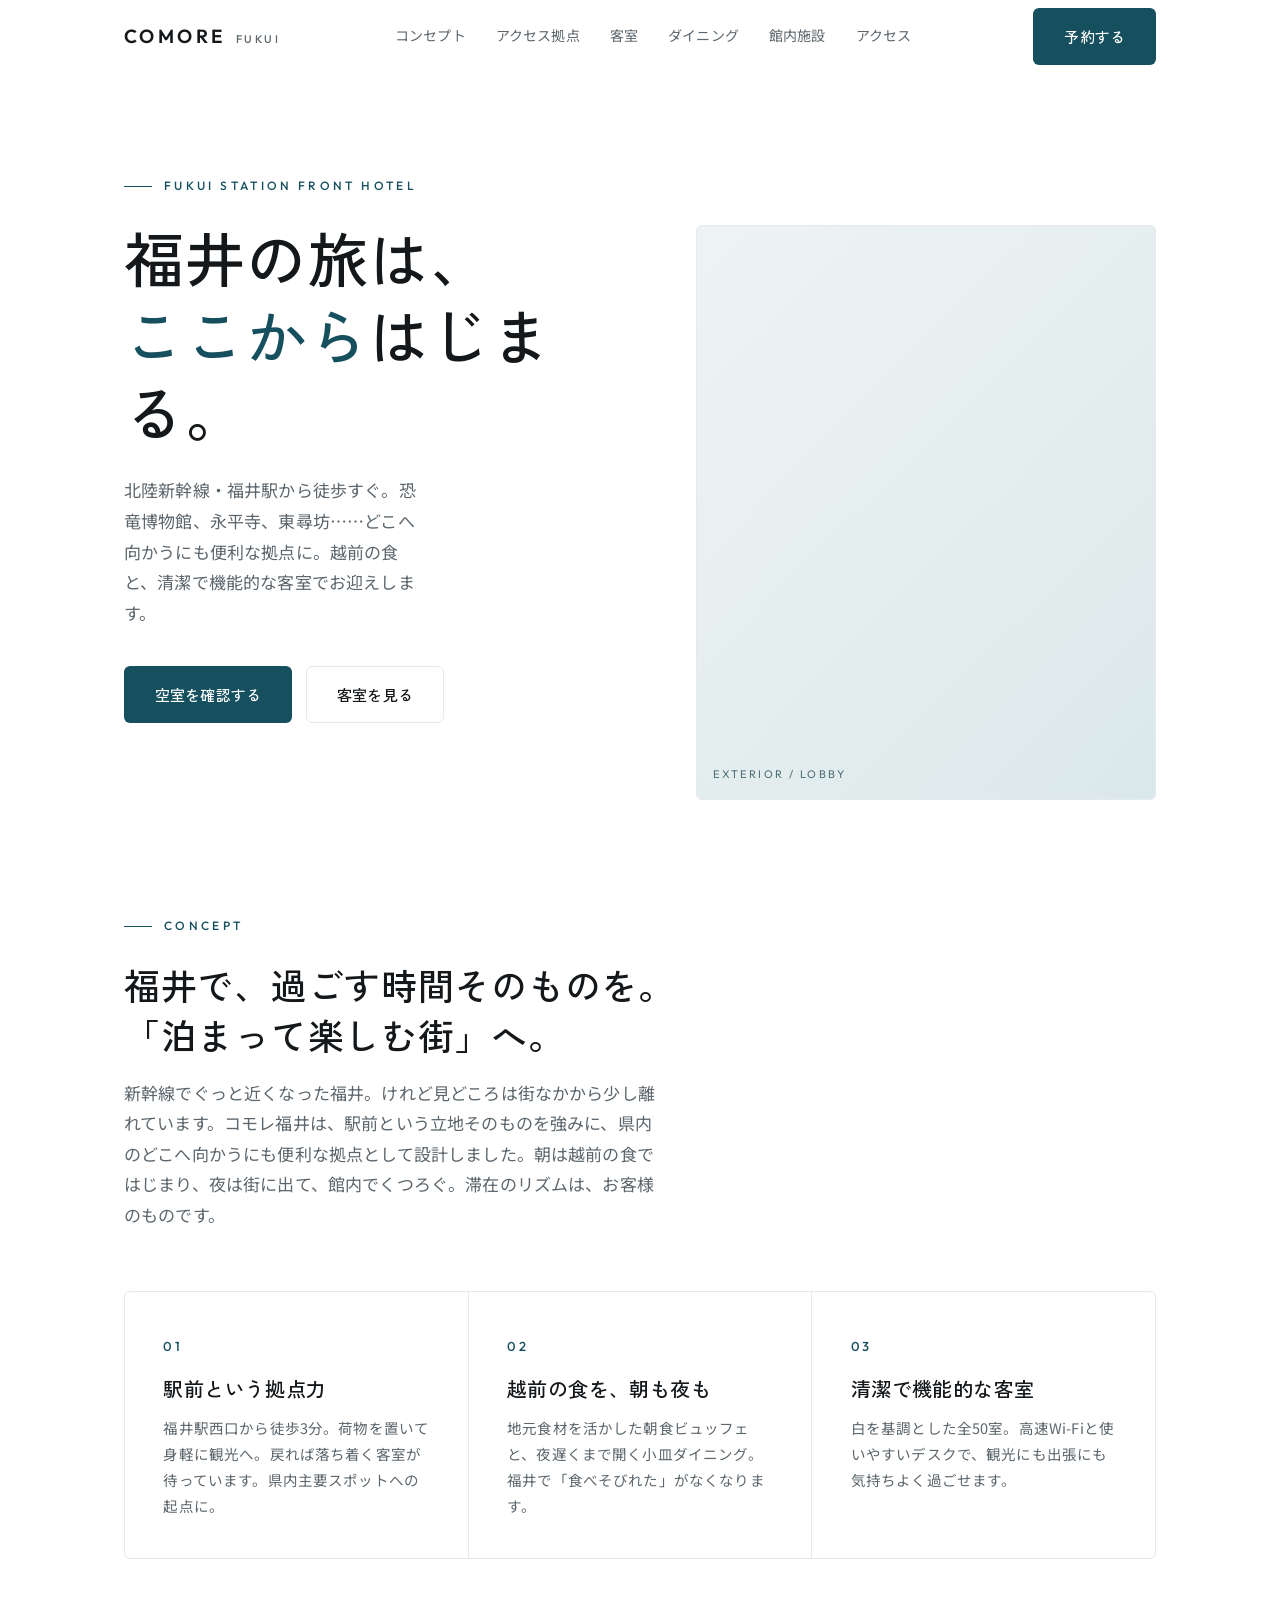
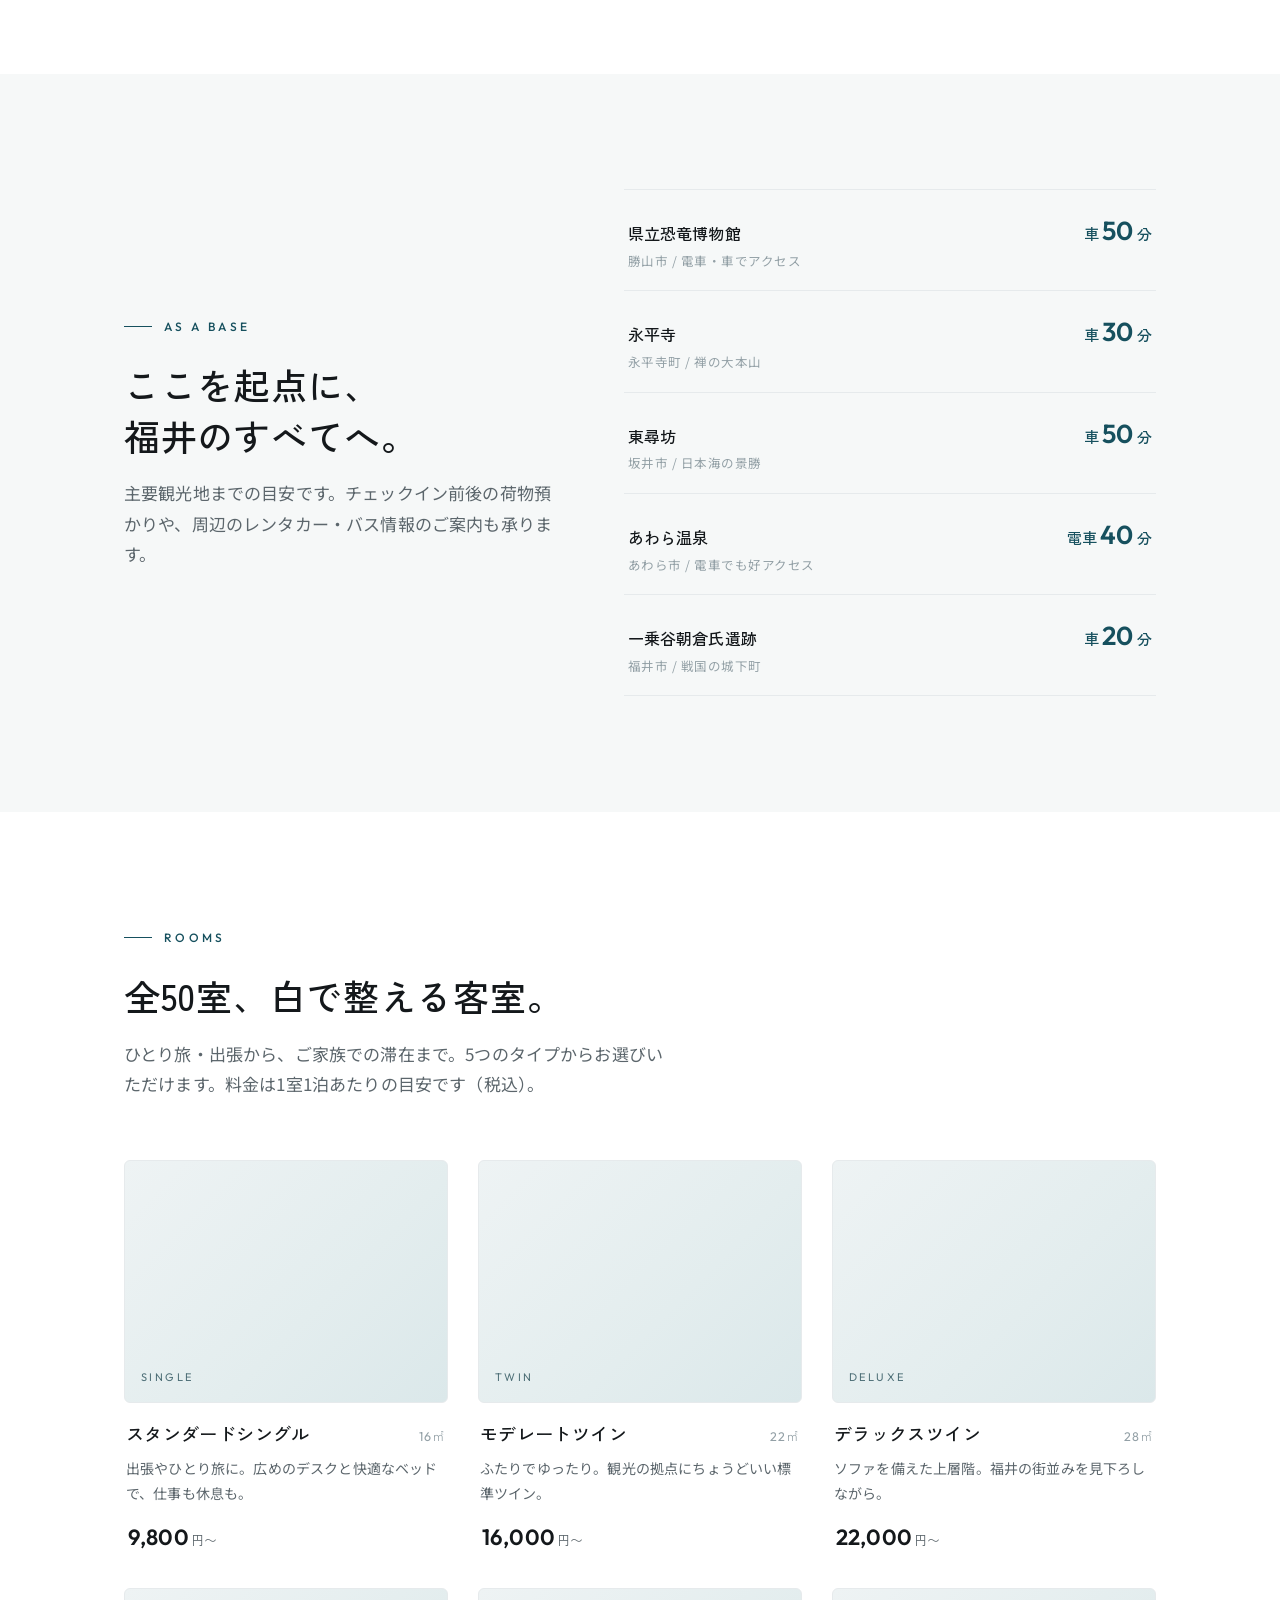
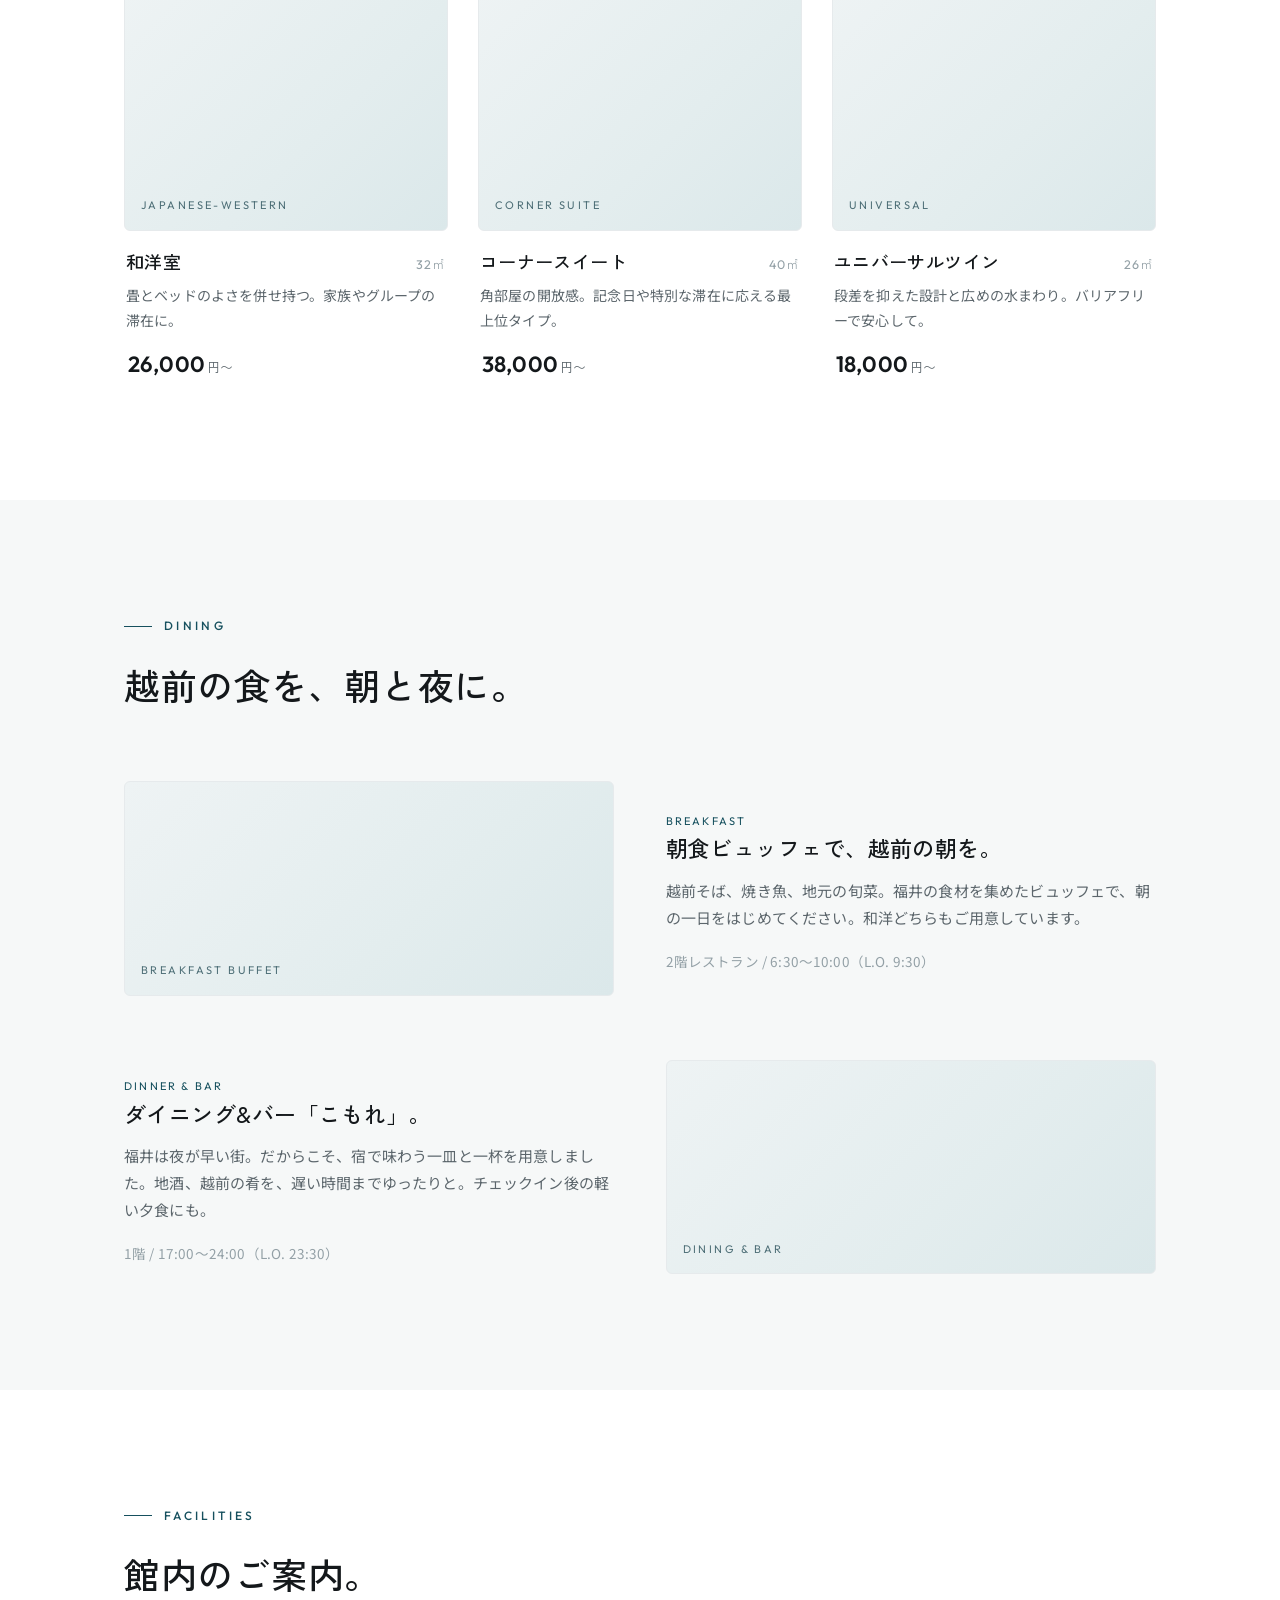
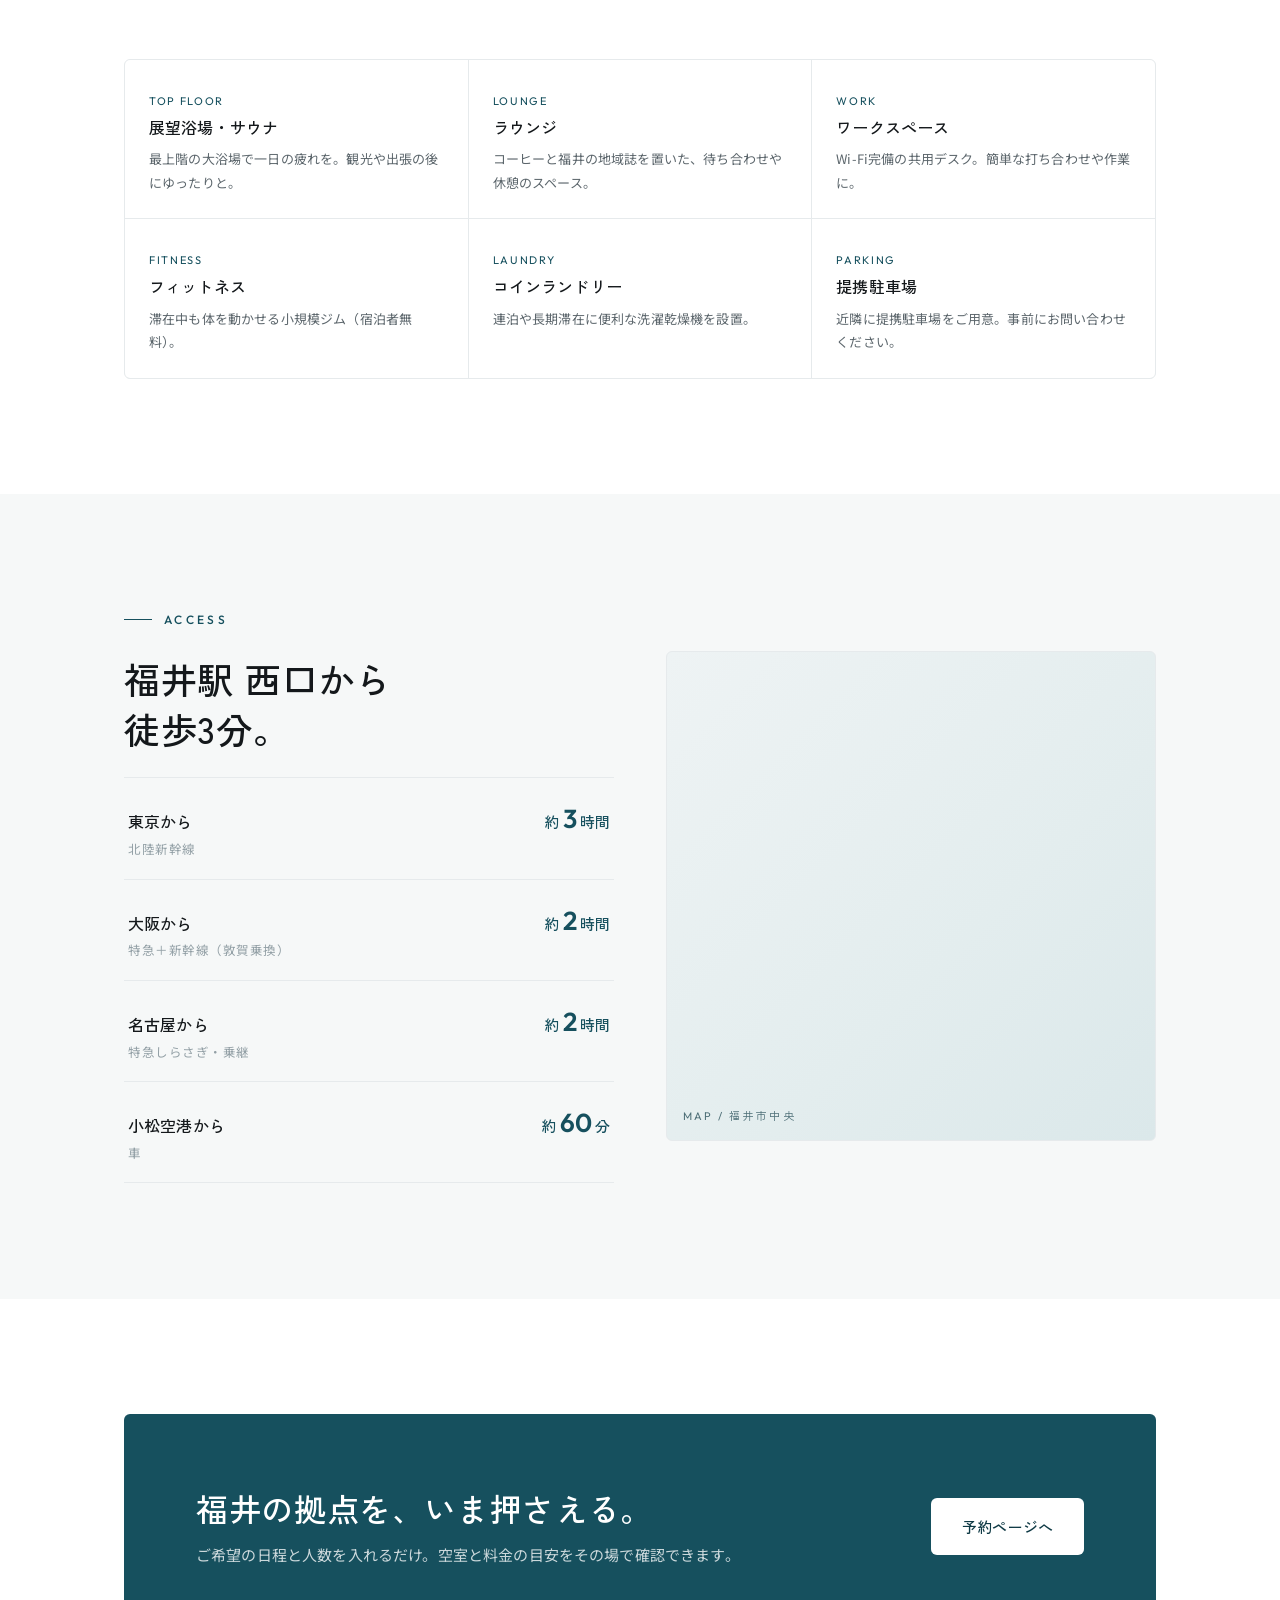
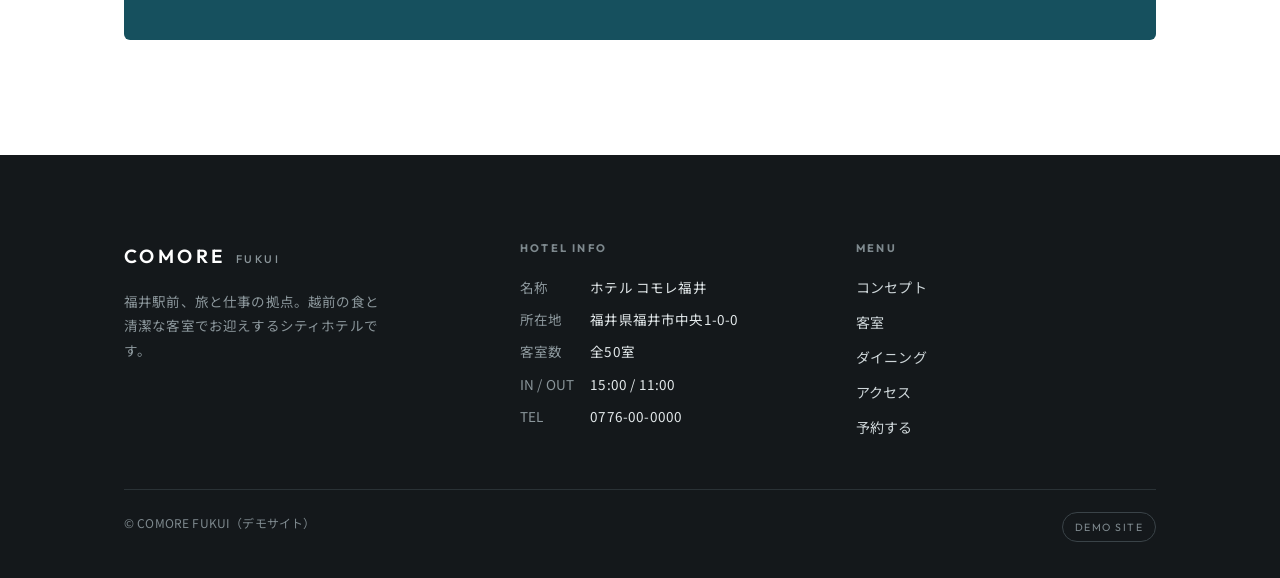
==== index.html @ 046edc9e "Add COMORE FUKUI demo site Fix mojibake Japanese text and set UTF-8 encoding across index.html, rese" ====
<!DOCTYPE html>
<html lang="ja">
<head>
<meta charset="UTF-8">
<meta name="viewport" content="width=device-width, initial-scale=1.0">
<title>ホテル コモレ福井 | 福井駅前、旅と仕事の拠点</title>
<meta name="description" content="北陸新幹線・福井駅前のシティホテル。越前の食と、清潔で機能的な客室で。福井観光とビジネスの拠点に。全50室。">
<link rel="stylesheet" href="style.css">
</head>
<body>

<!-- ===== NAV ===== -->
<header class="nav" id="nav">
  <div class="wrap nav__inner">
    <a class="brand" href="index.html">
      <b>COMORE</b><span>FUKUI</span>
    </a>
    <nav class="nav__links">
      <a href="#concept">コンセプト</a>
      <a href="#hub">アクセス拠点</a>
      <a href="#rooms">客室</a>
      <a href="#dining">ダイニング</a>
      <a href="#facility">館内施設</a>
      <a href="#access">アクセス</a>
    </nav>
    <a class="btn btn--primary nav__cta" href="reservation.html">予約する</a>
  </div>
</header>

<!-- ===== HERO ===== -->
<section class="hero">
  <div class="wrap hero__grid">
    <div class="hero__copy reveal">
      <p class="eyebrow">Fukui Station Front Hotel</p>
      <h1 class="hero__jp">福井の旅は、<br><em>ここから</em>はじまる。</h1>
      <p class="hero__sub">北陸新幹線・福井駅から徒歩すぐ。恐竜博物館、永平寺、東尋坊……どこへ向かうにも便利な拠点に。越前の食と、清潔で機能的な客室でお迎えします。</p>
      <div class="hero__actions">
        <a class="btn btn--primary" href="reservation.html">空室を確認する</a>
        <a class="btn btn--ghost" href="#rooms">客室を見る</a>
      </div>
    </div>
    <div class="hero__media reveal">
      <div class="ph ph--hero" data-label="Exterior / Lobby"></div>
    </div>
  </div>
</section>

<!-- ===== CONCEPT ===== -->
<section class="section" id="concept">
  <div class="wrap">
    <div class="concept__head reveal">
      <p class="eyebrow">Concept</p>
      <h2 class="h-sec">福井で、過ごす時間そのものを。<br>「泊まって楽しむ街」へ。</h2>
      <p class="lead-sub">新幹線でぐっと近くなった福井。けれど見どころは街なかから少し離れています。コモレ福井は、駅前という立地そのものを強みに、県内のどこへ向かうにも便利な拠点として設計しました。朝は越前の食ではじまり、夜は街に出て、館内でくつろぐ。滞在のリズムは、お客様のものです。</p>
    </div>

    <div class="pillars reveal">
      <div class="pillar">
        <span class="pillar__no">01</span>
        <h3>駅前という拠点力</h3>
        <p>福井駅西口から徒歩3分。荷物を置いて身軽に観光へ。戻れば落ち着く客室が待っています。県内主要スポットへの起点に。</p>
      </div>
      <div class="pillar">
        <span class="pillar__no">02</span>
        <h3>越前の食を、朝も夜も</h3>
        <p>地元食材を活かした朝食ビュッフェと、夜遅くまで開く小皿ダイニング。福井で「食べそびれた」がなくなります。</p>
      </div>
      <div class="pillar">
        <span class="pillar__no">03</span>
        <h3>清潔で機能的な客室</h3>
        <p>白を基調とした全50室。高速Wi-Fiと使いやすいデスクで、観光にも出張にも気持ちよく過ごせます。</p>
      </div>
    </div>
  </div>
</section>

<!-- ===== HUB / ACCESS SIGNATURE ===== -->
<section class="section section--soft" id="hub">
  <div class="wrap hub">
    <div class="reveal">
      <p class="eyebrow">As a Base</p>
      <h2 class="h-sec">ここを起点に、<br>福井のすべてへ。</h2>
      <p class="lead-sub">主要観光地までの目安です。チェックイン前後の荷物預かりや、周辺のレンタカー・バス情報のご案内も承ります。</p>
    </div>
    <div class="hub__list reveal">
      <div class="hub__row">
        <div class="place">県立恐竜博物館<small>勝山市 / 電車・車でアクセス</small></div>
        <div class="time">車 <b>50</b> 分</div>
      </div>
      <div class="hub__row">
        <div class="place">永平寺<small>永平寺町 / 禅の大本山</small></div>
        <div class="time">車 <b>30</b> 分</div>
      </div>
      <div class="hub__row">
        <div class="place">東尋坊<small>坂井市 / 日本海の景勝</small></div>
        <div class="time">車 <b>50</b> 分</div>
      </div>
      <div class="hub__row">
        <div class="place">あわら温泉<small>あわら市 / 電車でも好アクセス</small></div>
        <div class="time">電車 <b>40</b> 分</div>
      </div>
      <div class="hub__row">
        <div class="place">一乗谷朝倉氏遺跡<small>福井市 / 戦国の城下町</small></div>
        <div class="time">車 <b>20</b> 分</div>
      </div>
    </div>
  </div>
</section>

<!-- ===== ROOMS ===== -->
<section class="section" id="rooms">
  <div class="wrap">
    <div class="concept__head reveal">
      <p class="eyebrow">Rooms</p>
      <h2 class="h-sec">全50室、白で整える客室。</h2>
      <p class="lead-sub">ひとり旅・出張から、ご家族での滞在まで。5つのタイプからお選びいただけます。料金は1室1泊あたりの目安です（税込）。</p>
    </div>

    <div class="rooms reveal">
      <article class="room">
        <div class="ph ph--room" data-label="Single"></div>
        <div class="room__body">
          <div class="room__top"><h3>スタンダードシングル</h3><span class="size">16㎡</span></div>
          <p>出張やひとり旅に。広めのデスクと快適なベッドで、仕事も休息も。</p>
          <div class="price"><b>9,800</b>円〜</div>
        </div>
      </article>
      <article class="room">
        <div class="ph ph--room" data-label="Twin"></div>
        <div class="room__body">
          <div class="room__top"><h3>モデレートツイン</h3><span class="size">22㎡</span></div>
          <p>ふたりでゆったり。観光の拠点にちょうどいい標準ツイン。</p>
          <div class="price"><b>16,000</b>円〜</div>
        </div>
      </article>
      <article class="room">
        <div class="ph ph--room" data-label="Deluxe"></div>
        <div class="room__body">
          <div class="room__top"><h3>デラックスツイン</h3><span class="size">28㎡</span></div>
          <p>ソファを備えた上層階。福井の街並みを見下ろしながら。</p>
          <div class="price"><b>22,000</b>円〜</div>
        </div>
      </article>
      <article class="room">
        <div class="ph ph--room" data-label="Japanese-Western"></div>
        <div class="room__body">
          <div class="room__top"><h3>和洋室</h3><span class="size">32㎡</span></div>
          <p>畳とベッドのよさを併せ持つ。家族やグループの滞在に。</p>
          <div class="price"><b>26,000</b>円〜</div>
        </div>
      </article>
      <article class="room">
        <div class="ph ph--room" data-label="Corner Suite"></div>
        <div class="room__body">
          <div class="room__top"><h3>コーナースイート</h3><span class="size">40㎡</span></div>
          <p>角部屋の開放感。記念日や特別な滞在に応える最上位タイプ。</p>
          <div class="price"><b>38,000</b>円〜</div>
        </div>
      </article>
      <article class="room">
        <div class="ph ph--room" data-label="Universal"></div>
        <div class="room__body">
          <div class="room__top"><h3>ユニバーサルツイン</h3><span class="size">26㎡</span></div>
          <p>段差を抑えた設計と広めの水まわり。バリアフリーで安心して。</p>
          <div class="price"><b>18,000</b>円〜</div>
        </div>
      </article>
    </div>
  </div>
</section>

<!-- ===== DINING ===== -->
<section class="section section--soft" id="dining">
  <div class="wrap" style="margin-bottom:clamp(40px,6vw,72px)">
    <div class="concept__head reveal" style="margin-bottom:0">
      <p class="eyebrow">Dining</p>
      <h2 class="h-sec">越前の食を、朝と夜に。</h2>
    </div>
  </div>

  <div class="wrap split reveal" style="margin-bottom:clamp(36px,5vw,64px)">
    <div class="split__media"><div class="ph ph--wide" data-label="Breakfast Buffet"></div></div>
    <div class="dine-card">
      <span class="tag">Breakfast</span>
      <h3>朝食ビュッフェで、越前の朝を。</h3>
      <p>越前そば、焼き魚、地元の旬菜。福井の食材を集めたビュッフェで、朝の一日をはじめてください。和洋どちらもご用意しています。</p>
      <p class="meta">2階レストラン / 6:30〜10:00（L.O. 9:30）</p>
    </div>
  </div>

  <div class="wrap split split--reverse reveal">
    <div class="split__media"><div class="ph ph--wide" data-label="Dining & Bar"></div></div>
    <div class="dine-card">
      <span class="tag">Dinner &amp; Bar</span>
      <h3>ダイニング&amp;バー「こもれ」。</h3>
      <p>福井は夜が早い街。だからこそ、宿で味わう一皿と一杯を用意しました。地酒、越前の肴を、遅い時間までゆったりと。チェックイン後の軽い夕食にも。</p>
      <p class="meta">1階 / 17:00〜24:00（L.O. 23:30）</p>
    </div>
  </div>
</section>

<!-- ===== FACILITY ===== -->
<section class="section" id="facility">
  <div class="wrap">
    <div class="concept__head reveal">
      <p class="eyebrow">Facilities</p>
      <h2 class="h-sec">館内のご案内。</h2>
    </div>
    <div class="facils reveal">
      <div class="facil"><span class="fl">Top Floor</span><h4>展望浴場・サウナ</h4><p>最上階の大浴場で一日の疲れを。観光や出張の後にゆったりと。</p></div>
      <div class="facil"><span class="fl">Lounge</span><h4>ラウンジ</h4><p>コーヒーと福井の地域誌を置いた、待ち合わせや休憩のスペース。</p></div>
      <div class="facil"><span class="fl">Work</span><h4>ワークスペース</h4><p>Wi-Fi完備の共用デスク。簡単な打ち合わせや作業に。</p></div>
      <div class="facil"><span class="fl">Fitness</span><h4>フィットネス</h4><p>滞在中も体を動かせる小規模ジム（宿泊者無料）。</p></div>
      <div class="facil"><span class="fl">Laundry</span><h4>コインランドリー</h4><p>連泊や長期滞在に便利な洗濯乾燥機を設置。</p></div>
      <div class="facil"><span class="fl">Parking</span><h4>提携駐車場</h4><p>近隣に提携駐車場をご用意。事前にお問い合わせください。</p></div>
    </div>
  </div>
</section>

<!-- ===== ACCESS ===== -->
<section class="section section--soft" id="access">
  <div class="wrap split">
    <div class="reveal">
      <p class="eyebrow">Access</p>
      <h2 class="h-sec">福井駅 西口から<br>徒歩3分。</h2>
      <div class="hub__list" style="margin-top:24px">
        <div class="hub__row"><div class="place">東京から<small>北陸新幹線</small></div><div class="time">約 <b>3</b> 時間</div></div>
        <div class="hub__row"><div class="place">大阪から<small>特急＋新幹線（敦賀乗換）</small></div><div class="time">約 <b>2</b> 時間</div></div>
        <div class="hub__row"><div class="place">名古屋から<small>特急しらさぎ・乗継</small></div><div class="time">約 <b>2</b> 時間</div></div>
        <div class="hub__row"><div class="place">小松空港から<small>車</small></div><div class="time">約 <b>60</b> 分</div></div>
      </div>
    </div>
    <div class="reveal"><div class="ph ph--square" data-label="Map / 福井市中央"></div></div>
  </div>
</section>

<!-- ===== CTA ===== -->
<section class="section">
  <div class="wrap">
    <div class="cta-band reveal">
      <div class="cta-band__inner">
        <div>
          <h2>福井の拠点を、いま押さえる。</h2>
          <p>ご希望の日程と人数を入れるだけ。空室と料金の目安をその場で確認できます。</p>
        </div>
        <a class="btn btn--primary" href="reservation.html">予約ページへ</a>
      </div>
    </div>
  </div>
</section>

<!-- ===== FOOTER ===== -->
<footer class="foot">
  <div class="wrap">
    <div class="foot__grid">
      <div>
        <a class="brand" href="index.html"><b>COMORE</b><span>FUKUI</span></a>
        <p class="foot__tag">福井駅前、旅と仕事の拠点。越前の食と清潔な客室でお迎えするシティホテルです。</p>
      </div>
      <div>
        <h5>Hotel Info</h5>
        <dl>
          <dt>名称</dt><dd>ホテル コモレ福井</dd>
          <dt>所在地</dt><dd>福井県福井市中央1-0-0</dd>
          <dt>客室数</dt><dd>全50室</dd>
          <dt>IN / OUT</dt><dd>15:00 / 11:00</dd>
          <dt>TEL</dt><dd>0776-00-0000</dd>
        </dl>
      </div>
      <div>
        <h5>Menu</h5>
        <div class="foot__links">
          <a href="#concept">コンセプト</a>
          <a href="#rooms">客室</a>
          <a href="#dining">ダイニング</a>
          <a href="#access">アクセス</a>
          <a href="reservation.html">予約する</a>
        </div>
      </div>
    </div>
    <div class="foot__bottom">
      <span>© COMORE FUKUI（デモサイト）</span>
      <span class="demo-pill">Demo Site</span>
    </div>
  </div>
</footer>

<script>
  // nav shadow on scroll
  const nav = document.getElementById('nav');
  const onScroll = () => nav.classList.toggle('is-scrolled', window.scrollY > 8);
  onScroll(); window.addEventListener('scroll', onScroll, {passive:true});

  // scroll reveal
  const io = new IntersectionObserver((entries) => {
    entries.forEach(e => { if (e.isIntersecting){ e.target.classList.add('in'); io.unobserve(e.target);} });
  }, {threshold:.12, rootMargin:'0px 0px -40px 0px'});
  document.querySelectorAll('.reveal').forEach(el => io.observe(el));
</script>
</body>
</html>
---- style.css ----
/* =========================================================
   HOTEL COMORE FUKUI  -  shared styles
   White-based, clean, sans-serif (no mincho/serif)
   ========================================================= */

@import url('https://fonts.googleapis.com/css2?family=Zen+Kaku+Gothic+New:wght@300;400;500;700&family=Noto+Sans+JP:wght@300;400;500;700&family=Outfit:wght@300;400;500;600&display=swap');

:root{
  --bg:#ffffff;
  --bg-soft:#f6f8f8;
  --bg-tint:#eef3f4;
  --ink:#14181b;
  --ink-soft:#5c666c;
  --ink-faint:#93a0a6;
  --line:#e6eaec;
  --accent:#16505e;       /* 越前の海をイメージした深いティール */
  --accent-deep:#0f3a45;
  --accent-soft:#d9e6e8;
  --radius:6px;
  --maxw:1160px;
  --pad:clamp(20px, 5vw, 64px);
  --jp:"Zen Kaku Gothic New","Noto Sans JP",sans-serif;
  --jp-body:"Noto Sans JP","Zen Kaku Gothic New",sans-serif;
  --num:"Outfit","Zen Kaku Gothic New",sans-serif;
}

*{box-sizing:border-box;margin:0;padding:0}
html{scroll-behavior:smooth}
body{
  font-family:var(--jp-body);
  color:var(--ink);
  background:var(--bg);
  line-height:1.8;
  font-weight:400;
  -webkit-font-smoothing:antialiased;
  letter-spacing:.01em;
}
img{max-width:100%;display:block}
a{color:inherit;text-decoration:none}

/* ---------- layout helpers ---------- */
.wrap{max-width:var(--maxw);margin:0 auto;padding-left:var(--pad);padding-right:var(--pad)}
.section{padding:clamp(64px,9vw,128px) 0}
.section--soft{background:var(--bg-soft)}

.eyebrow{
  font-family:var(--num);
  font-size:12px;
  font-weight:500;
  letter-spacing:.28em;
  text-transform:uppercase;
  color:var(--accent);
  display:flex;align-items:center;gap:12px;
  margin-bottom:22px;
}
.eyebrow::before{content:"";width:28px;height:1px;background:var(--accent)}

h1,h2,h3{font-family:var(--jp);font-weight:500;line-height:1.4;letter-spacing:.02em}
.h-lead{font-size:clamp(28px,4vw,46px);font-weight:500;line-height:1.35}
.h-sec{font-size:clamp(24px,3vw,36px);font-weight:500;margin-bottom:18px}
.lead-sub{color:var(--ink-soft);font-size:clamp(15px,1.6vw,17px);max-width:60ch}

/* ---------- buttons ---------- */
.btn{
  display:inline-flex;align-items:center;justify-content:center;gap:8px;
  font-family:var(--jp);font-weight:500;font-size:15px;
  padding:14px 30px;border-radius:var(--radius);
  border:1px solid transparent;cursor:pointer;
  transition:background .25s ease,color .25s ease,border-color .25s ease,transform .15s ease;
}
.btn--primary{background:var(--accent);color:#fff}
.btn--primary:hover{background:var(--accent-deep)}
.btn--ghost{background:transparent;color:var(--ink);border-color:var(--line)}
.btn--ghost:hover{border-color:var(--accent);color:var(--accent)}
.btn--block{width:100%}

/* ---------- header / nav ---------- */
.nav{
  position:sticky;top:0;z-index:50;
  background:rgba(255,255,255,.82);
  backdrop-filter:saturate(150%) blur(12px);
  border-bottom:1px solid transparent;
  transition:border-color .3s ease,box-shadow .3s ease;
}
.nav.is-scrolled{border-bottom-color:var(--line);box-shadow:0 1px 18px rgba(20,24,27,.04)}
.nav__inner{display:flex;align-items:center;justify-content:space-between;height:72px}
.brand{display:flex;align-items:baseline;gap:10px;font-family:var(--num);letter-spacing:.16em;font-weight:500}
.brand b{font-size:19px;font-weight:600;letter-spacing:.18em}
.brand span{font-size:11px;color:var(--ink-soft);letter-spacing:.24em}
.nav__links{display:flex;align-items:center;gap:30px}
.nav__links a{font-size:14px;color:var(--ink-soft);transition:color .2s}
.nav__links a:hover{color:var(--ink)}
.nav__cta{margin-left:8px}
.nav__menu-btn{display:none;background:none;border:0;cursor:pointer;font-family:var(--num);font-size:13px;letter-spacing:.1em;color:var(--ink)}

/* ---------- hero ---------- */
.hero{padding-top:clamp(56px,8vw,104px);padding-bottom:0}
.hero__grid{display:grid;grid-template-columns:1.05fr .95fr;gap:clamp(28px,5vw,72px);align-items:end}
.hero__copy{padding-bottom:clamp(40px,6vw,88px)}
.hero__jp{font-family:var(--jp);font-size:clamp(34px,5.4vw,60px);font-weight:500;line-height:1.28;letter-spacing:.02em}
.hero__jp em{font-style:normal;color:var(--accent)}
.hero__sub{margin-top:26px;color:var(--ink-soft);font-size:clamp(15px,1.7vw,17px);max-width:34ch}
.hero__actions{margin-top:38px;display:flex;gap:14px;flex-wrap:wrap}
.hero__media{position:relative}

/* image placeholders */
.ph{
  position:relative;border-radius:var(--radius);overflow:hidden;
  background:
    linear-gradient(135deg,var(--bg-tint),#e3edee 60%,#dbe8ea);
  border:1px solid var(--line);
}
.ph::after{
  content:attr(data-label);
  position:absolute;left:16px;bottom:14px;
  font-family:var(--num);font-size:11px;letter-spacing:.22em;text-transform:uppercase;
  color:var(--accent-deep);opacity:.7;
}
.ph--hero{aspect-ratio:4/5}
.ph--wide{aspect-ratio:16/7}
.ph--room{aspect-ratio:4/3}
.ph--square{aspect-ratio:1/1}

/* ---------- concept / strengths ---------- */
.concept__head{max-width:62ch;margin-bottom:clamp(36px,5vw,60px)}
.pillars{display:grid;grid-template-columns:repeat(3,1fr);gap:1px;background:var(--line);border:1px solid var(--line);border-radius:var(--radius);overflow:hidden}
.pillar{background:var(--bg);padding:clamp(26px,3vw,40px)}
.pillar__no{font-family:var(--num);font-size:13px;letter-spacing:.2em;color:var(--accent);font-weight:500}
.pillar h3{font-size:20px;margin:16px 0 12px;font-weight:500}
.pillar p{color:var(--ink-soft);font-size:14.5px}

/* ---------- access / hub signature ---------- */
.hub{display:grid;grid-template-columns:.9fr 1.1fr;gap:clamp(28px,5vw,64px);align-items:center}
.hub__list{border-top:1px solid var(--line)}
.hub__row{
  display:grid;grid-template-columns:1fr auto;align-items:baseline;gap:16px;
  padding:18px 4px;border-bottom:1px solid var(--line);
}
.hub__row .place{font-family:var(--jp);font-weight:500;font-size:16px}
.hub__row .place small{display:block;font-family:var(--jp-body);font-weight:400;font-size:12.5px;color:var(--ink-faint);letter-spacing:.04em;margin-top:2px}
.hub__row .time{font-family:var(--num);font-weight:500;font-size:15px;color:var(--accent);white-space:nowrap}
.hub__row .time b{font-size:26px;font-weight:600;letter-spacing:.01em}

/* ---------- rooms ---------- */
.rooms{display:grid;grid-template-columns:repeat(3,1fr);gap:clamp(18px,2.4vw,30px)}
.room{}
.room__body{padding:18px 2px 0}
.room__top{display:flex;align-items:baseline;justify-content:space-between;gap:12px}
.room h3{font-size:18px;font-weight:500}
.room .size{font-family:var(--num);font-size:12.5px;color:var(--ink-faint);letter-spacing:.08em}
.room p{color:var(--ink-soft);font-size:14px;margin:8px 0 12px}
.room .price{font-family:var(--num);font-size:13px;color:var(--ink-soft)}
.room .price b{font-family:var(--num);font-size:22px;font-weight:600;color:var(--ink);margin:0 2px}

/* ---------- dining / facilities ---------- */
.split{display:grid;grid-template-columns:1fr 1fr;gap:clamp(22px,4vw,56px);align-items:center}
.split--reverse .split__media{order:2}
.dine-card h3{font-size:22px;font-weight:500;margin-bottom:6px}
.dine-card .tag{font-family:var(--num);font-size:11px;letter-spacing:.2em;text-transform:uppercase;color:var(--accent)}
.dine-card p{color:var(--ink-soft);font-size:15px;margin-top:14px}
.dine-card .meta{margin-top:18px;font-size:13.5px;color:var(--ink-faint)}

.facils{display:grid;grid-template-columns:repeat(3,1fr);gap:1px;background:var(--line);border:1px solid var(--line);border-radius:var(--radius);overflow:hidden}
.facil{background:var(--bg);padding:24px;}
.facil h4{font-family:var(--jp);font-weight:500;font-size:16px;margin-bottom:6px}
.facil p{color:var(--ink-soft);font-size:13px}
.facil .fl{font-family:var(--num);font-size:11px;letter-spacing:.15em;color:var(--accent);text-transform:uppercase}

/* ---------- CTA band ---------- */
.cta-band{background:var(--accent);color:#fff;border-radius:var(--radius)}
.cta-band__inner{padding:clamp(40px,6vw,72px);display:flex;align-items:center;justify-content:space-between;gap:30px;flex-wrap:wrap}
.cta-band h2{color:#fff;font-size:clamp(22px,3vw,32px);font-weight:500}
.cta-band p{color:rgba(255,255,255,.78);margin-top:10px;font-size:15px}
.cta-band .btn--primary{background:#fff;color:var(--accent-deep)}
.cta-band .btn--primary:hover{background:#eef3f4}

/* ---------- footer ---------- */
.foot{background:var(--ink);color:#cdd5d8;padding:clamp(48px,7vw,84px) 0 36px}
.foot__grid{display:grid;grid-template-columns:1.2fr 1fr 1fr;gap:36px}
.foot .brand b{color:#fff}
.foot .brand span{color:#8b969b}
.foot__tag{margin-top:16px;font-size:13.5px;color:#8b969b;max-width:32ch}
.foot h5{font-family:var(--num);font-size:11px;letter-spacing:.2em;text-transform:uppercase;color:#7e898e;margin-bottom:16px}
.foot dl{display:grid;grid-template-columns:auto 1fr;gap:8px 16px;font-size:13.5px}
.foot dt{color:#8b969b}
.foot dd{color:#e3e9eb}
.foot__links{display:flex;flex-direction:column;gap:10px;font-size:14px}
.foot__bottom{margin-top:48px;padding-top:22px;border-top:1px solid #2a3236;display:flex;justify-content:space-between;gap:16px;flex-wrap:wrap;font-size:12px;color:#7e898e}
.demo-pill{font-family:var(--num);letter-spacing:.14em;border:1px solid #3a4348;border-radius:100px;padding:5px 12px;font-size:10.5px;text-transform:uppercase}

/* ---------- reveal animation ---------- */
.reveal{opacity:0;transform:translateY(18px);transition:opacity .7s ease,transform .7s ease}
.reveal.in{opacity:1;transform:none}

/* ---------- responsive ---------- */
@media (max-width:880px){
  .hero__grid{grid-template-columns:1fr}
  .hero__media{display:none}
  .hero__copy{padding-bottom:48px}
  .pillars,.facils{grid-template-columns:1fr}
  .rooms{grid-template-columns:1fr 1fr}
  .hub,.split{grid-template-columns:1fr}
  .split--reverse .split__media{order:0}
  .foot__grid{grid-template-columns:1fr}
  .nav__links{display:none}
  .nav__menu-btn{display:none}
}
@media (max-width:560px){
  .rooms{grid-template-columns:1fr}
}
@media (prefers-reduced-motion:reduce){
  html{scroll-behavior:auto}
  .reveal{opacity:1;transform:none;transition:none}
}
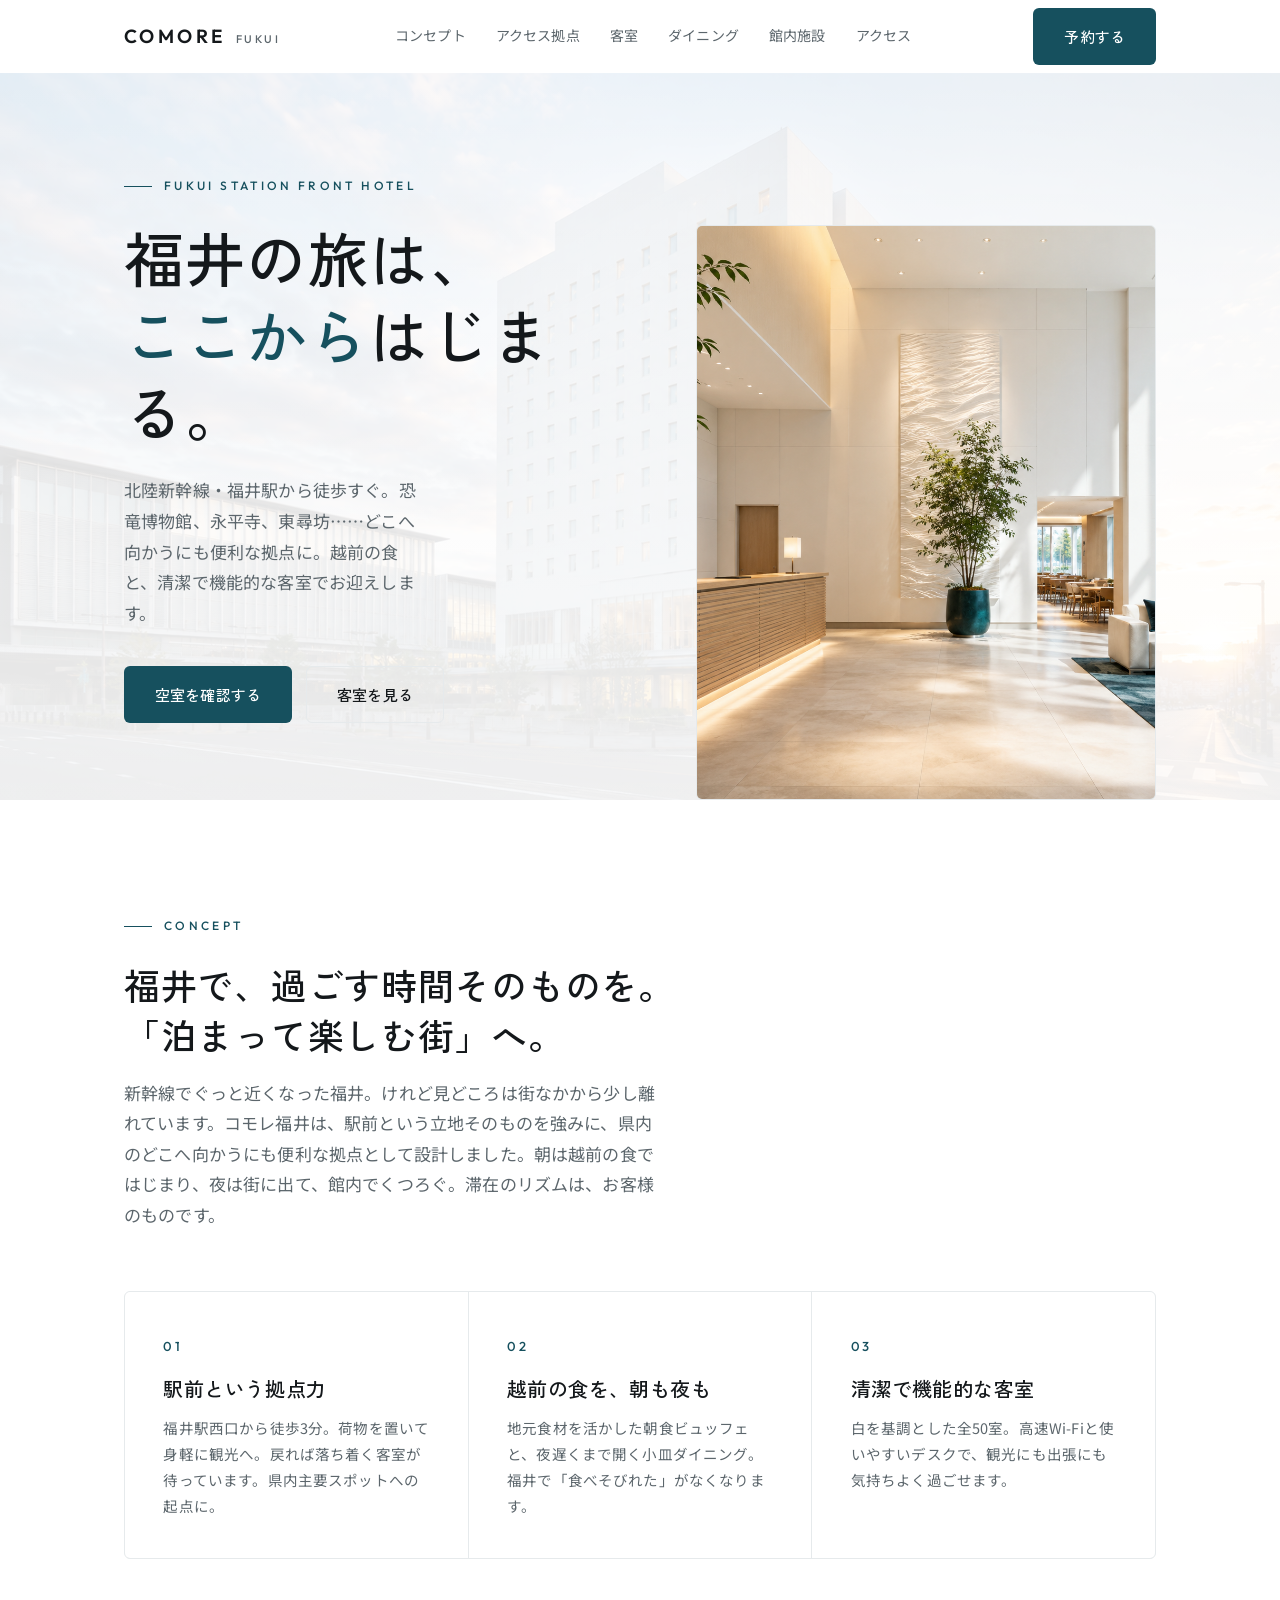
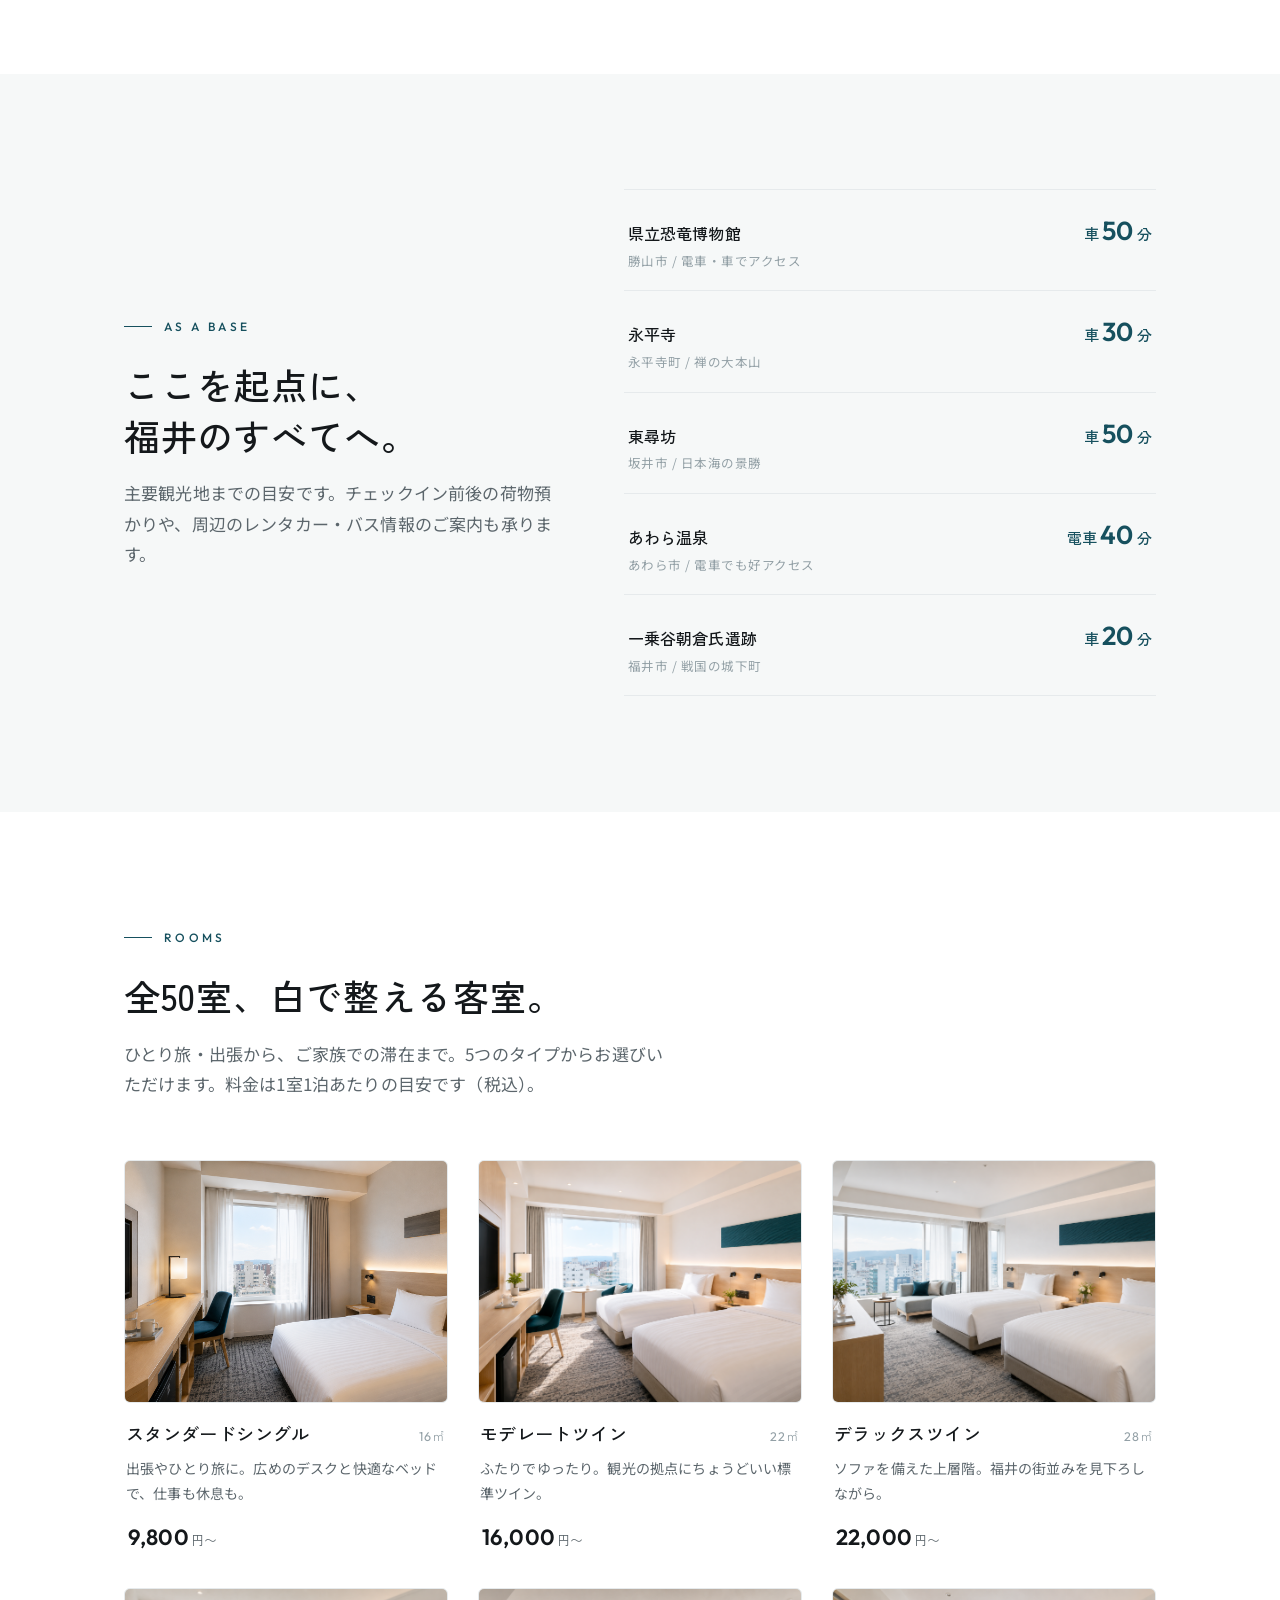
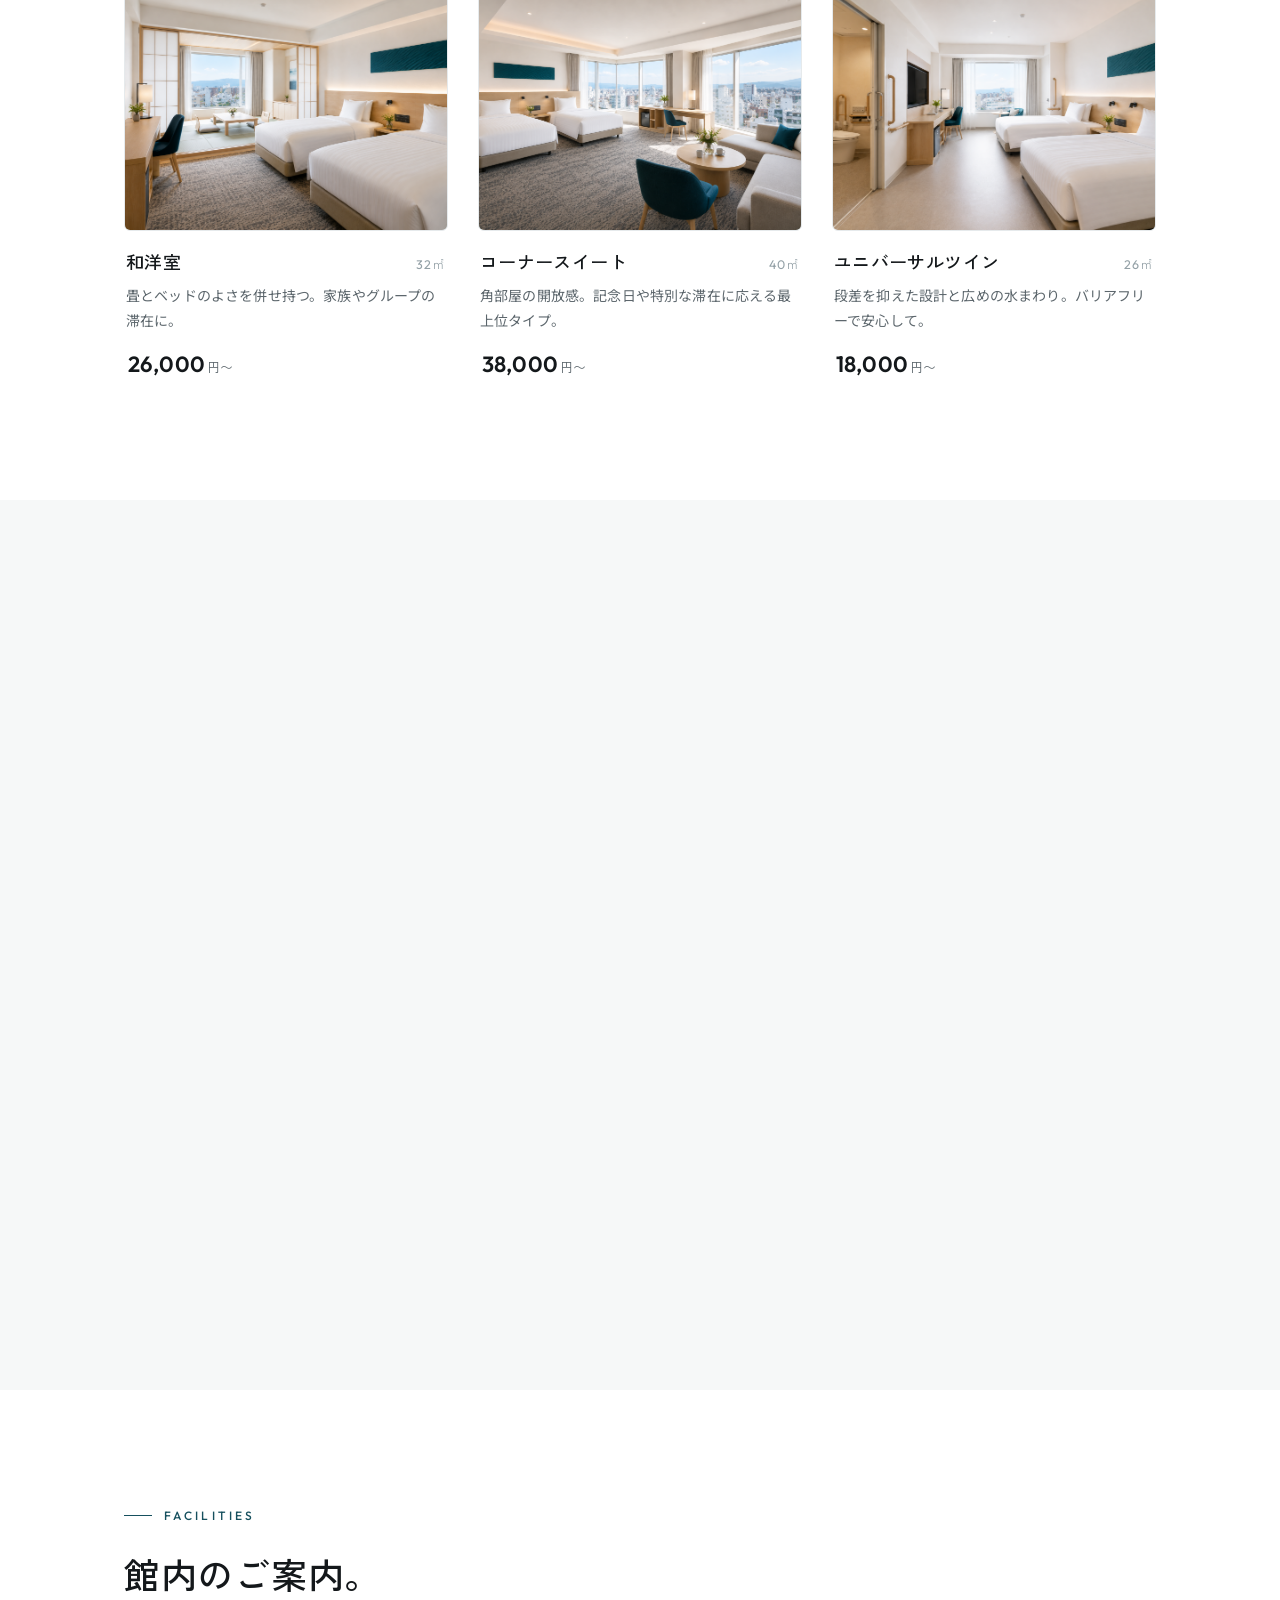
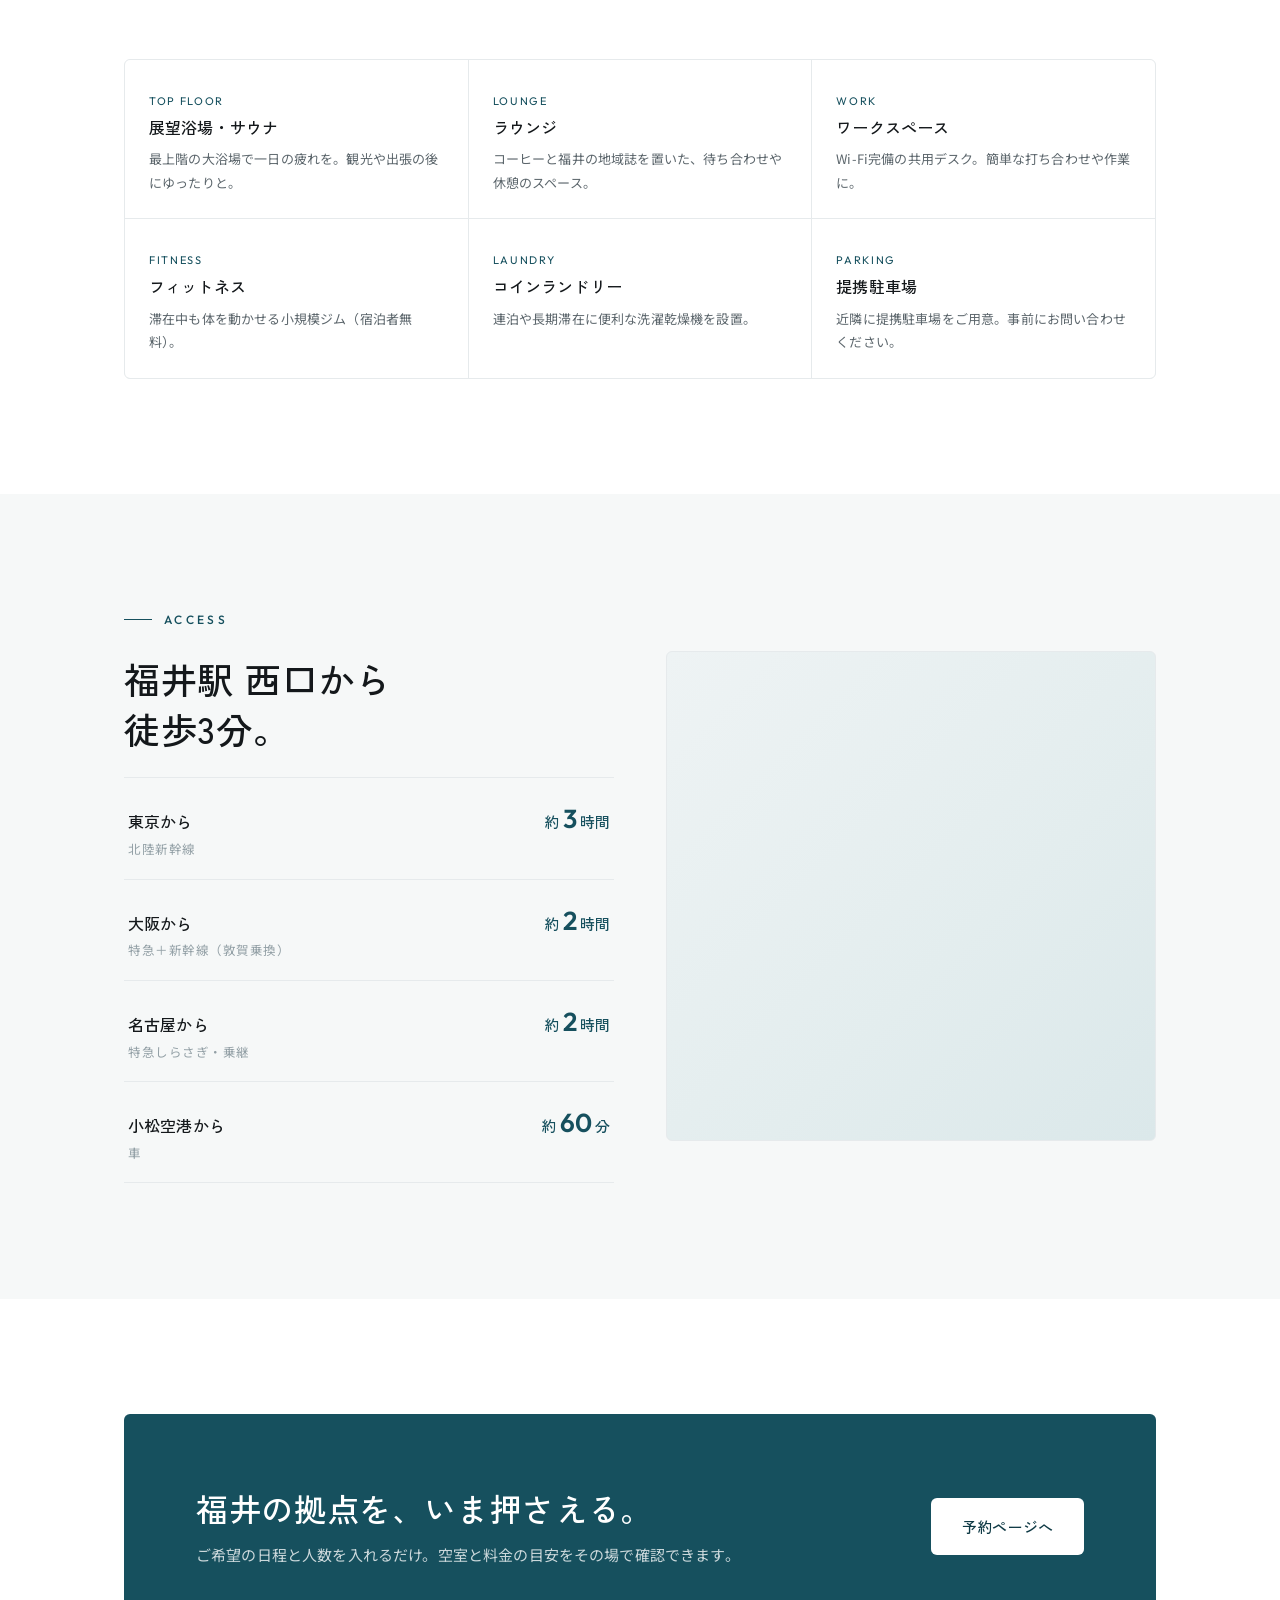
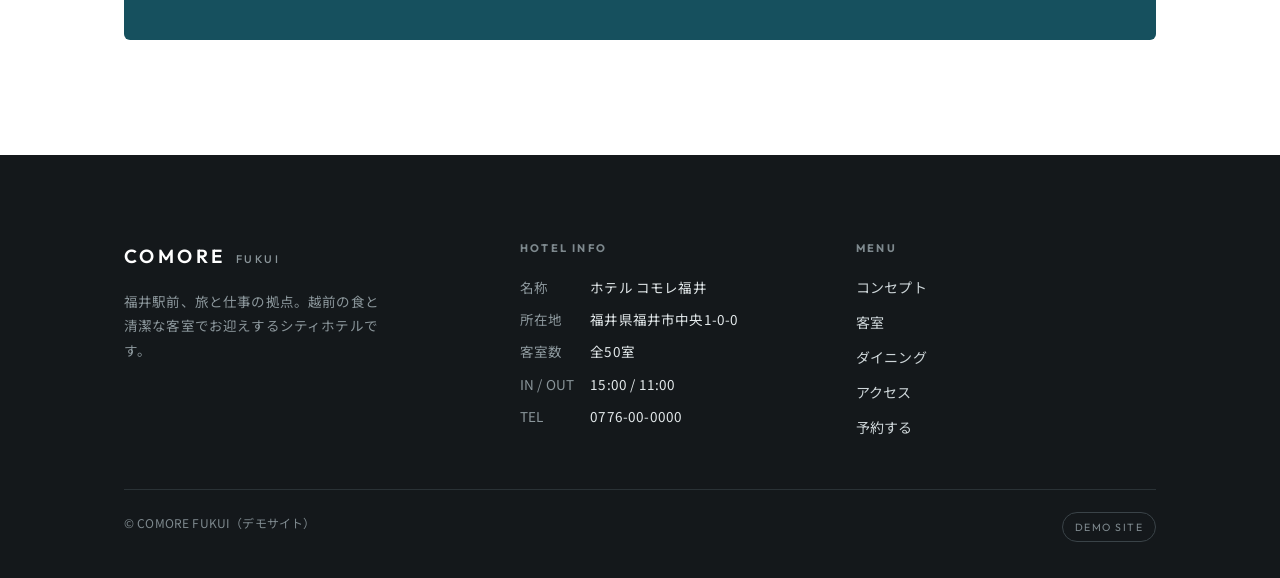
==== commit eff73cc6: "Add real photos and Google Maps embed Place 10 images under images/, wire hero background + front + " ====
--- a/index.html
+++ b/index.html
@@ -40,7 +40,7 @@
       </div>
     </div>
     <div class="hero__media reveal">
-      <div class="ph ph--hero" data-label="Exterior / Lobby"></div>
+      <div class="ph ph--hero"><img src="images/front.png" alt="フロント・ロビー" loading="lazy"></div>
     </div>
   </div>
 </section>
@@ -118,7 +118,7 @@
 
     <div class="rooms reveal">
       <article class="room">
-        <div class="ph ph--room" data-label="Single"></div>
+        <div class="ph ph--room"><img src="images/room-single.png" alt="スタンダードシングル" loading="lazy"></div>
         <div class="room__body">
           <div class="room__top"><h3>スタンダードシングル</h3><span class="size">16㎡</span></div>
           <p>出張やひとり旅に。広めのデスクと快適なベッドで、仕事も休息も。</p>
@@ -126,7 +126,7 @@
         </div>
       </article>
       <article class="room">
-        <div class="ph ph--room" data-label="Twin"></div>
+        <div class="ph ph--room"><img src="images/room-twin.png" alt="モデレートツイン" loading="lazy"></div>
         <div class="room__body">
           <div class="room__top"><h3>モデレートツイン</h3><span class="size">22㎡</span></div>
           <p>ふたりでゆったり。観光の拠点にちょうどいい標準ツイン。</p>
@@ -134,7 +134,7 @@
         </div>
       </article>
       <article class="room">
-        <div class="ph ph--room" data-label="Deluxe"></div>
+        <div class="ph ph--room"><img src="images/room-deluxe.png" alt="デラックスツイン" loading="lazy"></div>
         <div class="room__body">
           <div class="room__top"><h3>デラックスツイン</h3><span class="size">28㎡</span></div>
           <p>ソファを備えた上層階。福井の街並みを見下ろしながら。</p>
@@ -142,7 +142,7 @@
         </div>
       </article>
       <article class="room">
-        <div class="ph ph--room" data-label="Japanese-Western"></div>
+        <div class="ph ph--room"><img src="images/room-washitsu.png" alt="和洋室" loading="lazy"></div>
         <div class="room__body">
           <div class="room__top"><h3>和洋室</h3><span class="size">32㎡</span></div>
           <p>畳とベッドのよさを併せ持つ。家族やグループの滞在に。</p>
@@ -150,7 +150,7 @@
         </div>
       </article>
       <article class="room">
-        <div class="ph ph--room" data-label="Corner Suite"></div>
+        <div class="ph ph--room"><img src="images/room-suite.png" alt="コーナースイート" loading="lazy"></div>
         <div class="room__body">
           <div class="room__top"><h3>コーナースイート</h3><span class="size">40㎡</span></div>
           <p>角部屋の開放感。記念日や特別な滞在に応える最上位タイプ。</p>
@@ -158,7 +158,7 @@
         </div>
       </article>
       <article class="room">
-        <div class="ph ph--room" data-label="Universal"></div>
+        <div class="ph ph--room"><img src="images/room-universal.png" alt="ユニバーサルツイン" loading="lazy"></div>
         <div class="room__body">
           <div class="room__top"><h3>ユニバーサルツイン</h3><span class="size">26㎡</span></div>
           <p>段差を抑えた設計と広めの水まわり。バリアフリーで安心して。</p>
@@ -179,7 +179,7 @@
   </div>
 
   <div class="wrap split reveal" style="margin-bottom:clamp(36px,5vw,64px)">
-    <div class="split__media"><div class="ph ph--wide" data-label="Breakfast Buffet"></div></div>
+    <div class="split__media"><div class="ph ph--wide"><img src="images/breakfast.png" alt="朝食ビュッフェ" loading="lazy"></div></div>
     <div class="dine-card">
       <span class="tag">Breakfast</span>
       <h3>朝食ビュッフェで、越前の朝を。</h3>
@@ -189,7 +189,7 @@
   </div>
 
   <div class="wrap split split--reverse reveal">
-    <div class="split__media"><div class="ph ph--wide" data-label="Dining & Bar"></div></div>
+    <div class="split__media"><div class="ph ph--wide"><img src="images/bar.png" alt="ダイニング＆バー" loading="lazy"></div></div>
     <div class="dine-card">
       <span class="tag">Dinner &amp; Bar</span>
       <h3>ダイニング&amp;バー「こもれ」。</h3>
@@ -230,7 +230,7 @@
         <div class="hub__row"><div class="place">小松空港から<small>車</small></div><div class="time">約 <b>60</b> 分</div></div>
       </div>
     </div>
-    <div class="reveal"><div class="ph ph--square" data-label="Map / 福井市中央"></div></div>
+    <div class="reveal"><div class="ph ph--square"><iframe title="ホテル コモレ福井 周辺地図（福井駅）" src="https://maps.google.com/maps?q=%E7%A6%8F%E4%BA%95%E9%A7%85&z=15&output=embed" loading="lazy" allowfullscreen referrerpolicy="no-referrer-when-downgrade"></iframe></div></div>
   </div>
 </section>
 
--- a/style.css
+++ b/style.css
@@ -95,6 +95,12 @@
 
 /* ---------- hero ---------- */
 .hero{padding-top:clamp(56px,8vw,104px);padding-bottom:0}
+/* home hero background photo (kept light so text stays readable) */
+.hero:not(.resv-hero){
+  background-image:linear-gradient(rgba(255,255,255,.84),rgba(255,255,255,.92)),url('images/hero.png');
+  background-size:cover;
+  background-position:center;
+}
 .hero__grid{display:grid;grid-template-columns:1.05fr .95fr;gap:clamp(28px,5vw,72px);align-items:end}
 .hero__copy{padding-bottom:clamp(40px,6vw,88px)}
 .hero__jp{font-family:var(--jp);font-size:clamp(34px,5.4vw,60px);font-weight:500;line-height:1.28;letter-spacing:.02em}
@@ -116,6 +122,12 @@
   font-family:var(--num);font-size:11px;letter-spacing:.22em;text-transform:uppercase;
   color:var(--accent-deep);opacity:.7;
 }
+/* real images / map embeds inside a .ph frame */
+.ph > img,.ph > iframe{
+  position:absolute;inset:0;width:100%;height:100%;
+  object-fit:cover;border:0;display:block;
+}
+.ph:has(> img)::after,.ph:has(> iframe)::after{content:none}
 .ph--hero{aspect-ratio:4/5}
 .ph--wide{aspect-ratio:16/7}
 .ph--room{aspect-ratio:4/3}
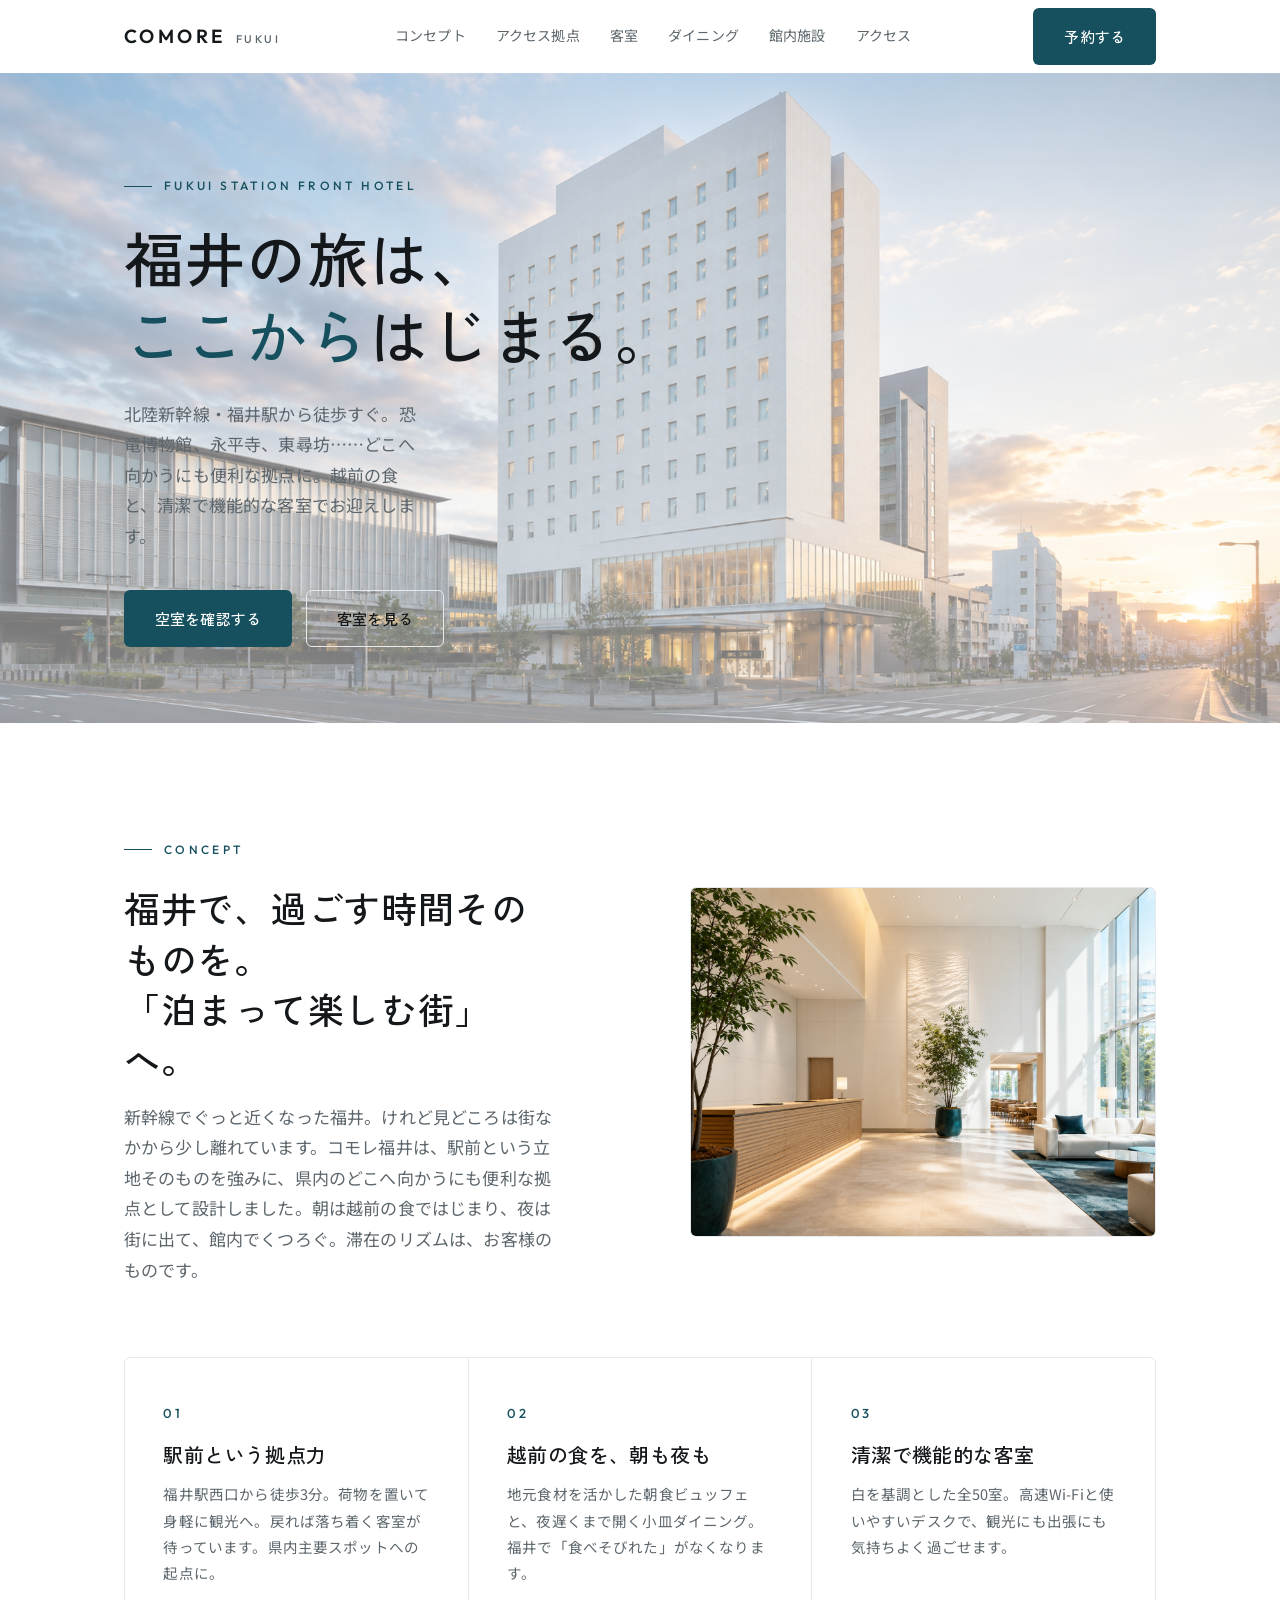
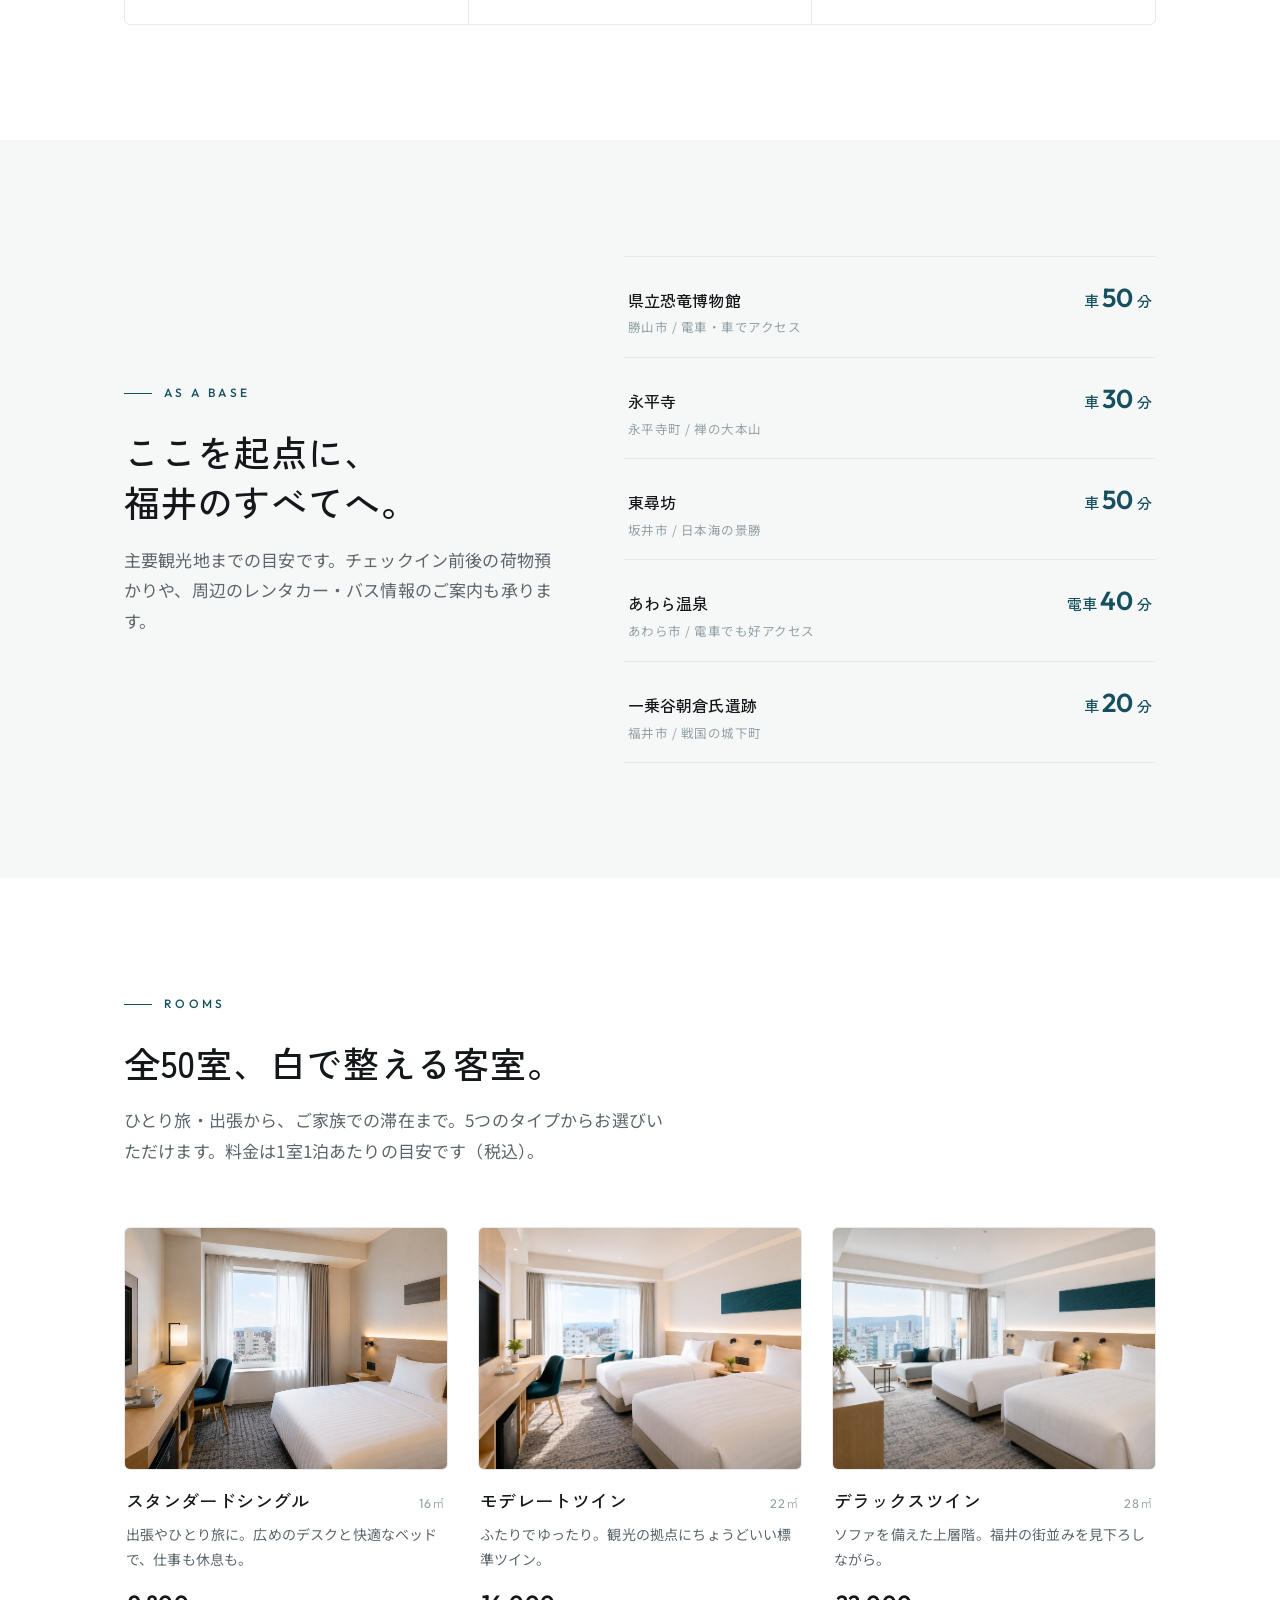
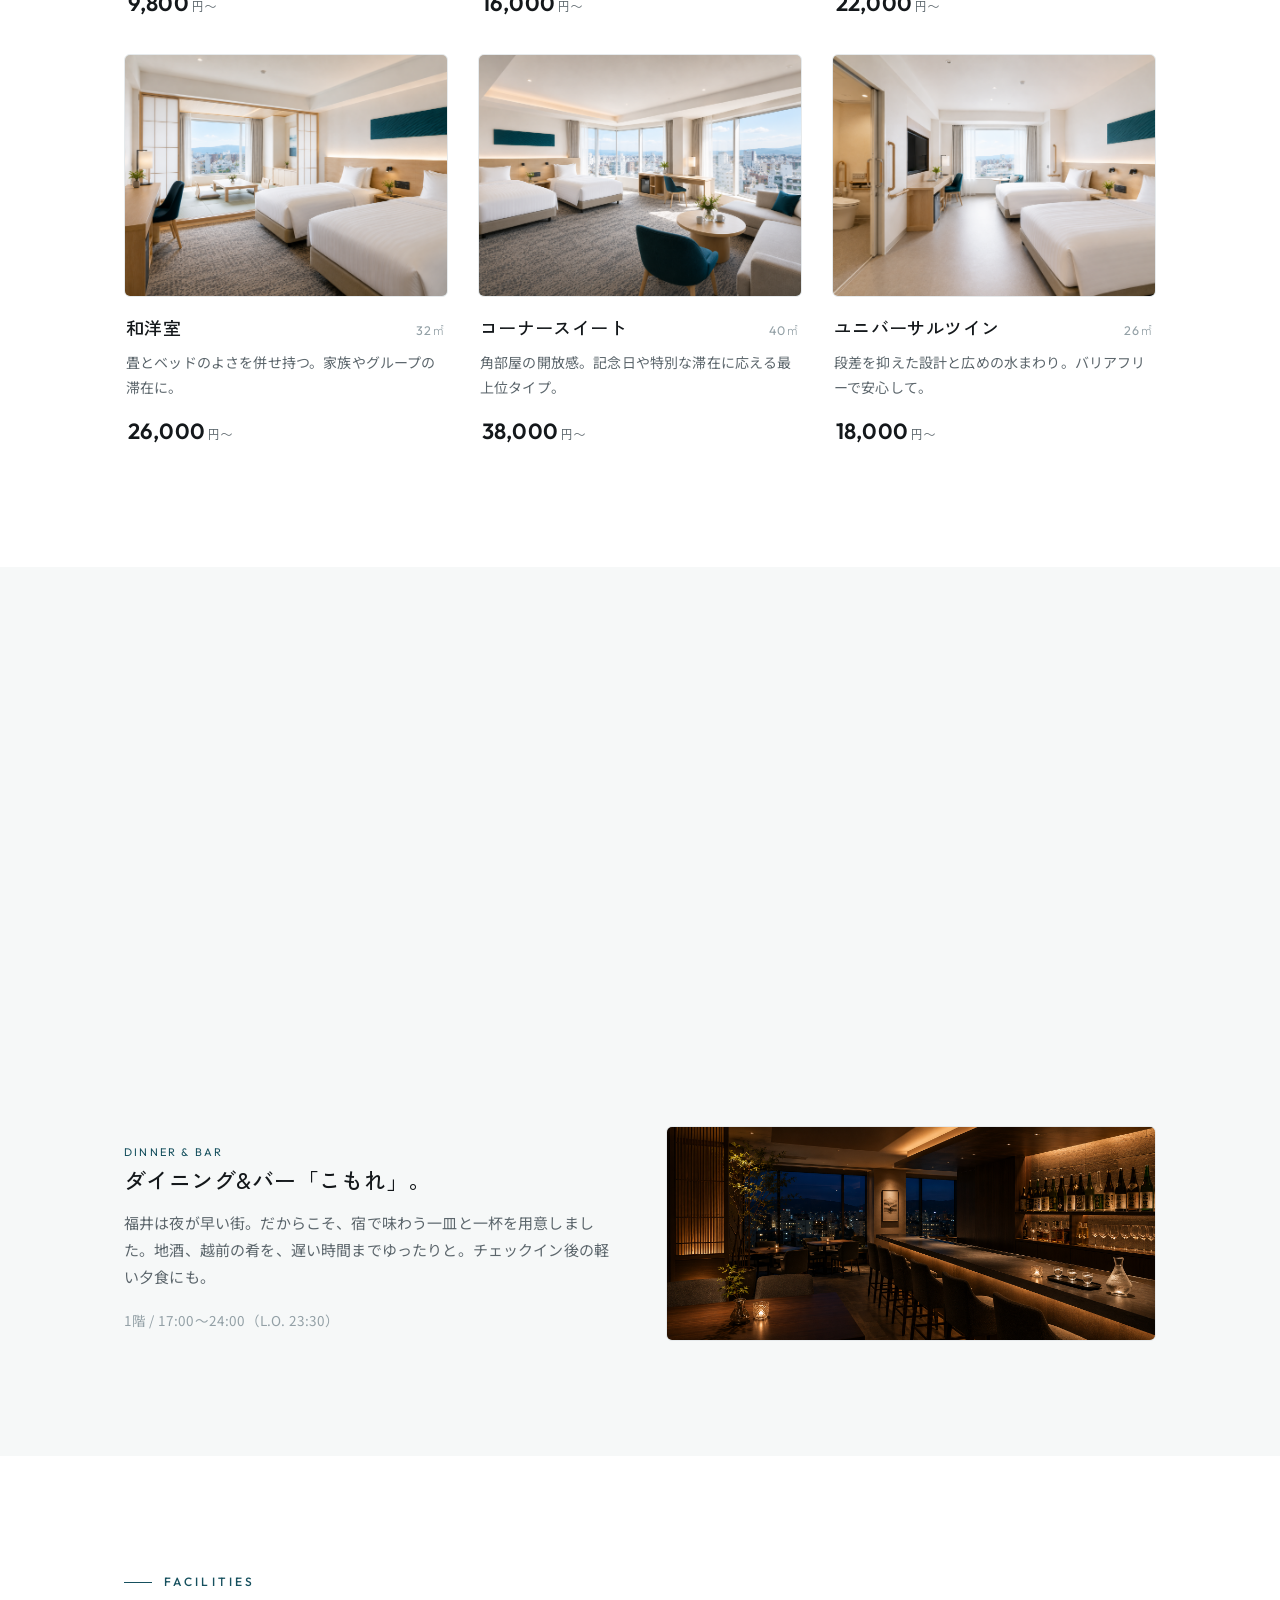
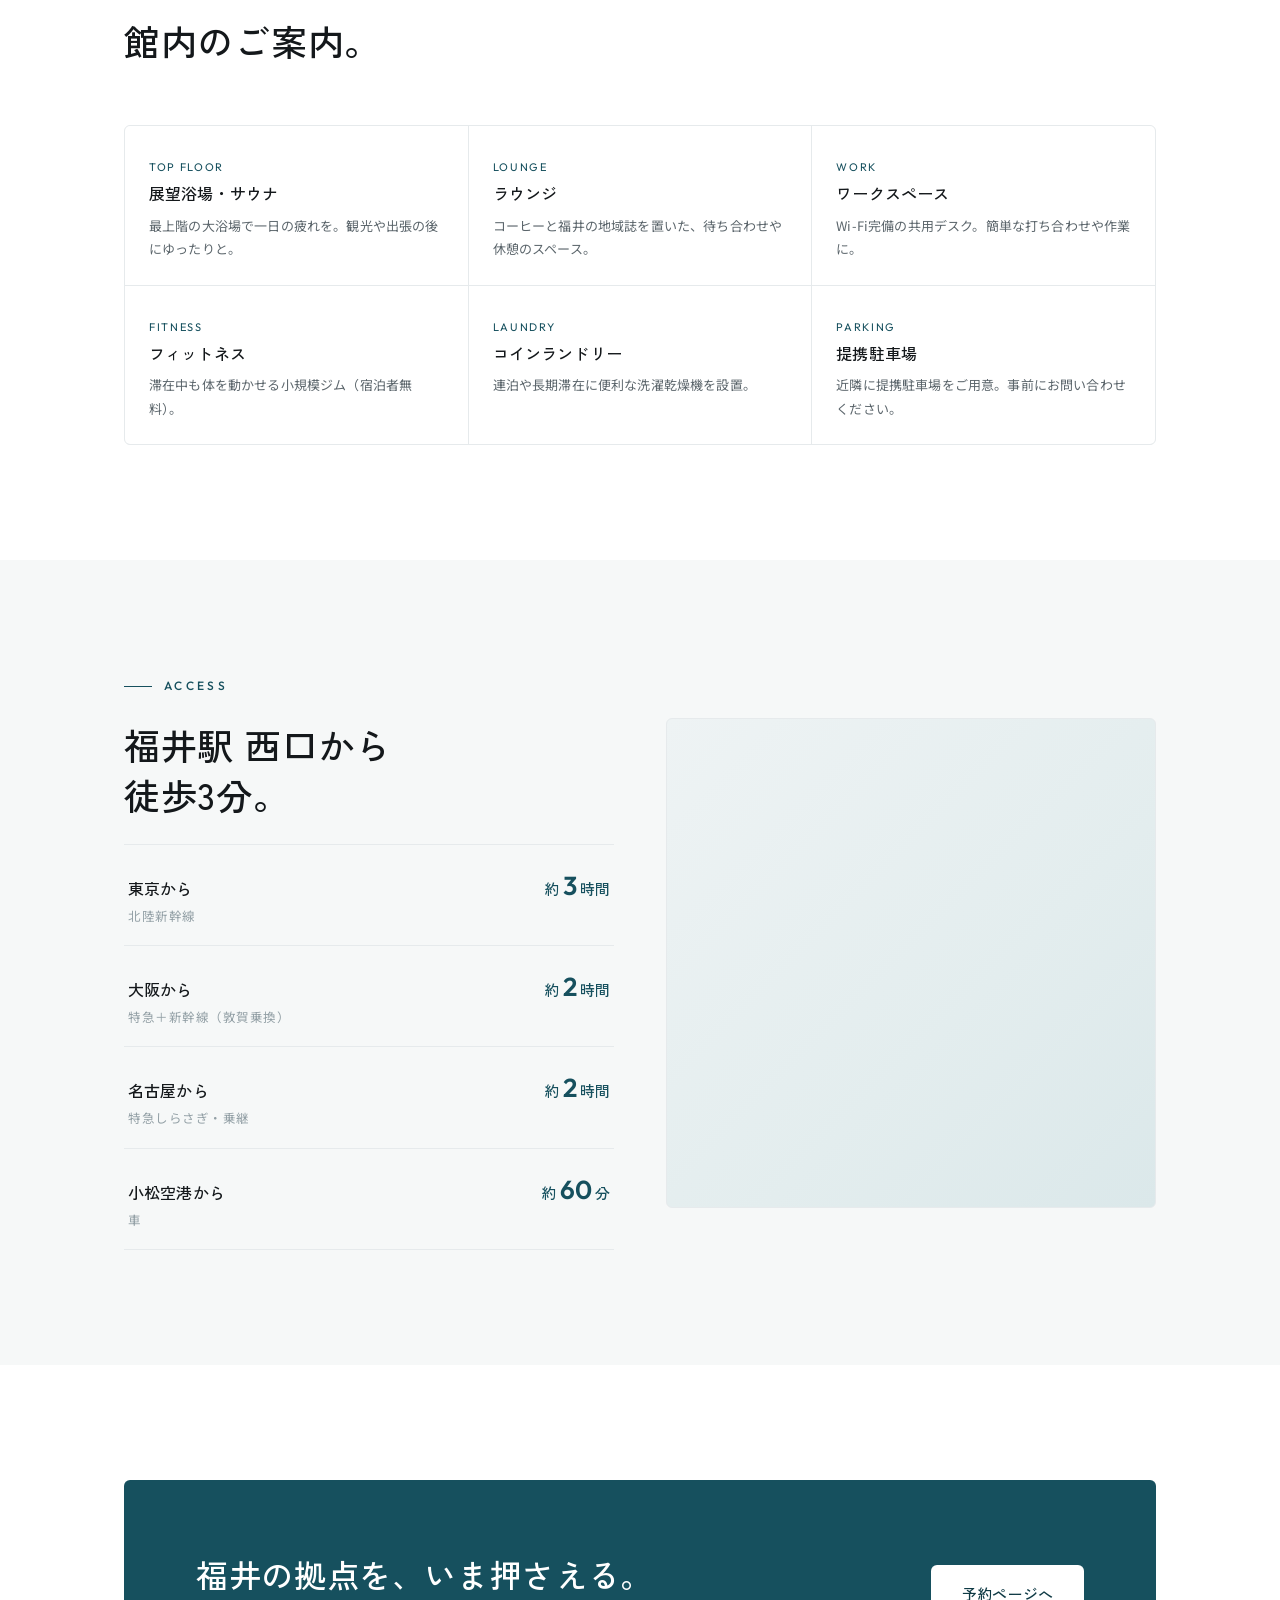
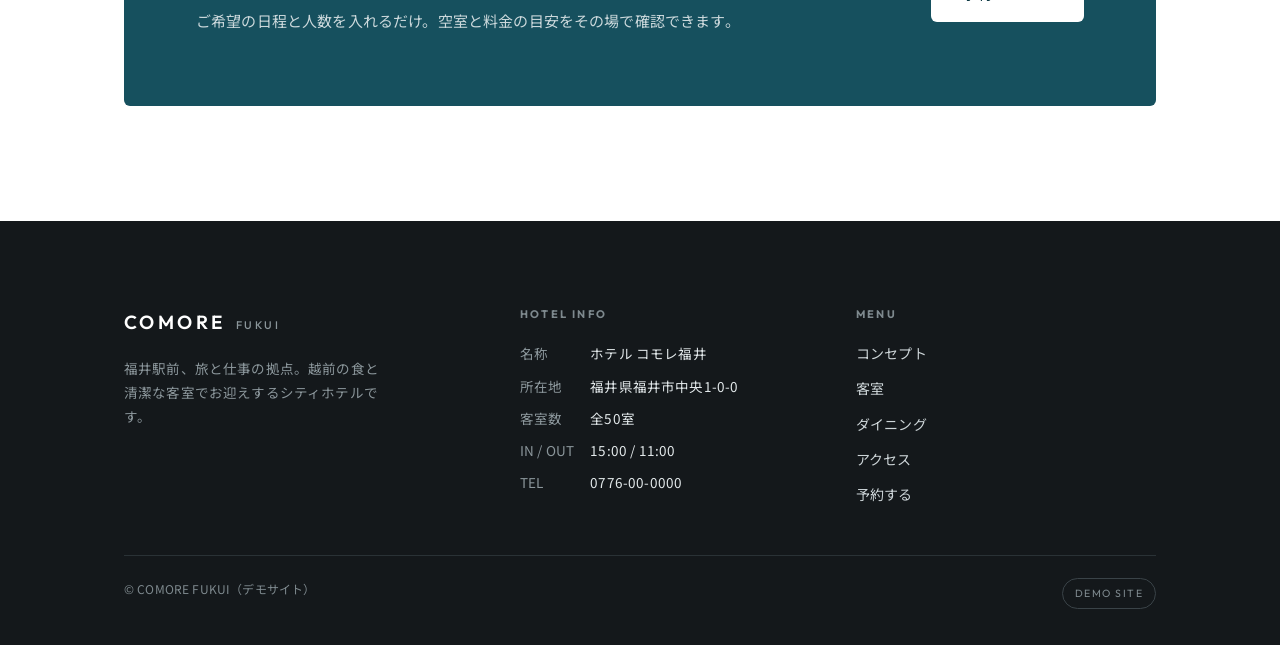
==== commit ad381f9b: "Two-column concept layout, add LIENS BOT chat widget Co-Authored-By: Claude Opus 4.8 <noreply@anthro" ====
--- a/index.html
+++ b/index.html
@@ -32,26 +32,27 @@
   <div class="wrap hero__grid">
     <div class="hero__copy reveal">
       <p class="eyebrow">Fukui Station Front Hotel</p>
-      <h1 class="hero__jp">福井の旅は、<br><em>ここから</em>はじまる。</h1>
+      <h1 class="hero__jp">福井の旅は、<br><span class="nowrap"><em>ここから</em>はじまる。</span></h1>
       <p class="hero__sub">北陸新幹線・福井駅から徒歩すぐ。恐竜博物館、永平寺、東尋坊……どこへ向かうにも便利な拠点に。越前の食と、清潔で機能的な客室でお迎えします。</p>
       <div class="hero__actions">
         <a class="btn btn--primary" href="reservation.html">空室を確認する</a>
         <a class="btn btn--ghost" href="#rooms">客室を見る</a>
       </div>
     </div>
-    <div class="hero__media reveal">
-      <div class="ph ph--hero"><img src="images/front.png" alt="フロント・ロビー" loading="lazy"></div>
-    </div>
+    <div class="hero__media reveal" aria-hidden="true"></div>
   </div>
 </section>
 
 <!-- ===== CONCEPT ===== -->
 <section class="section" id="concept">
   <div class="wrap">
-    <div class="concept__head reveal">
-      <p class="eyebrow">Concept</p>
-      <h2 class="h-sec">福井で、過ごす時間そのものを。<br>「泊まって楽しむ街」へ。</h2>
-      <p class="lead-sub">新幹線でぐっと近くなった福井。けれど見どころは街なかから少し離れています。コモレ福井は、駅前という立地そのものを強みに、県内のどこへ向かうにも便利な拠点として設計しました。朝は越前の食ではじまり、夜は街に出て、館内でくつろぐ。滞在のリズムは、お客様のものです。</p>
+    <div class="split reveal" style="grid-template-columns:1.05fr .95fr;align-items:center;margin-bottom:clamp(40px,6vw,72px)">
+      <div class="concept__head" style="margin-bottom:0;max-width:48ch">
+        <p class="eyebrow">Concept</p>
+        <h2 class="h-sec">福井で、過ごす時間そのものを。<br>「泊まって楽しむ街」へ。</h2>
+        <p class="lead-sub">新幹線でぐっと近くなった福井。けれど見どころは街なかから少し離れています。コモレ福井は、駅前という立地そのものを強みに、県内のどこへ向かうにも便利な拠点として設計しました。朝は越前の食ではじまり、夜は街に出て、館内でくつろぐ。滞在のリズムは、お客様のものです。</p>
+      </div>
+      <div class="split__media"><div class="ph ph--room"><img src="images/front.png" alt="フロント・ロビー" loading="lazy"></div></div>
     </div>
 
     <div class="pillars reveal">
@@ -297,5 +298,19 @@
   }, {threshold:.12, rootMargin:'0px 0px -40px 0px'});
   document.querySelectorAll('.reveal').forEach(el => io.observe(el));
 </script>
+
+<!-- LIENS BOT チャットウィジェット -->
+<script>
+  (function() {
+    var script = document.createElement('script');
+    script.src = 'https://app.liens-web.com/widget.js?v=' + Date.now();
+    script.setAttribute('data-bot-id', 'cmqjeu42h002v5d01hby0ckvb');
+    script.setAttribute('data-api-url', 'https://app.liens-web.com');
+    script.setAttribute('data-color', '#4F46E5');
+    script.setAttribute('data-position', 'bottom-right');
+    script.defer = true;
+    document.head.appendChild(script);
+  })();
+</script>
 </body>
 </html>
--- a/style.css
+++ b/style.css
@@ -97,7 +97,7 @@
 .hero{padding-top:clamp(56px,8vw,104px);padding-bottom:0}
 /* home hero background photo (kept light so text stays readable) */
 .hero:not(.resv-hero){
-  background-image:linear-gradient(rgba(255,255,255,.84),rgba(255,255,255,.92)),url('images/hero.png');
+  background-image:linear-gradient(rgba(255,255,255,.34),rgba(255,255,255,.5)),url('images/hero.png');
   background-size:cover;
   background-position:center;
 }
@@ -105,6 +105,7 @@
 .hero__copy{padding-bottom:clamp(40px,6vw,88px)}
 .hero__jp{font-family:var(--jp);font-size:clamp(34px,5.4vw,60px);font-weight:500;line-height:1.28;letter-spacing:.02em}
 .hero__jp em{font-style:normal;color:var(--accent)}
+.hero__jp .nowrap{white-space:nowrap}
 .hero__sub{margin-top:26px;color:var(--ink-soft);font-size:clamp(15px,1.7vw,17px);max-width:34ch}
 .hero__actions{margin-top:38px;display:flex;gap:14px;flex-wrap:wrap}
 .hero__media{position:relative}
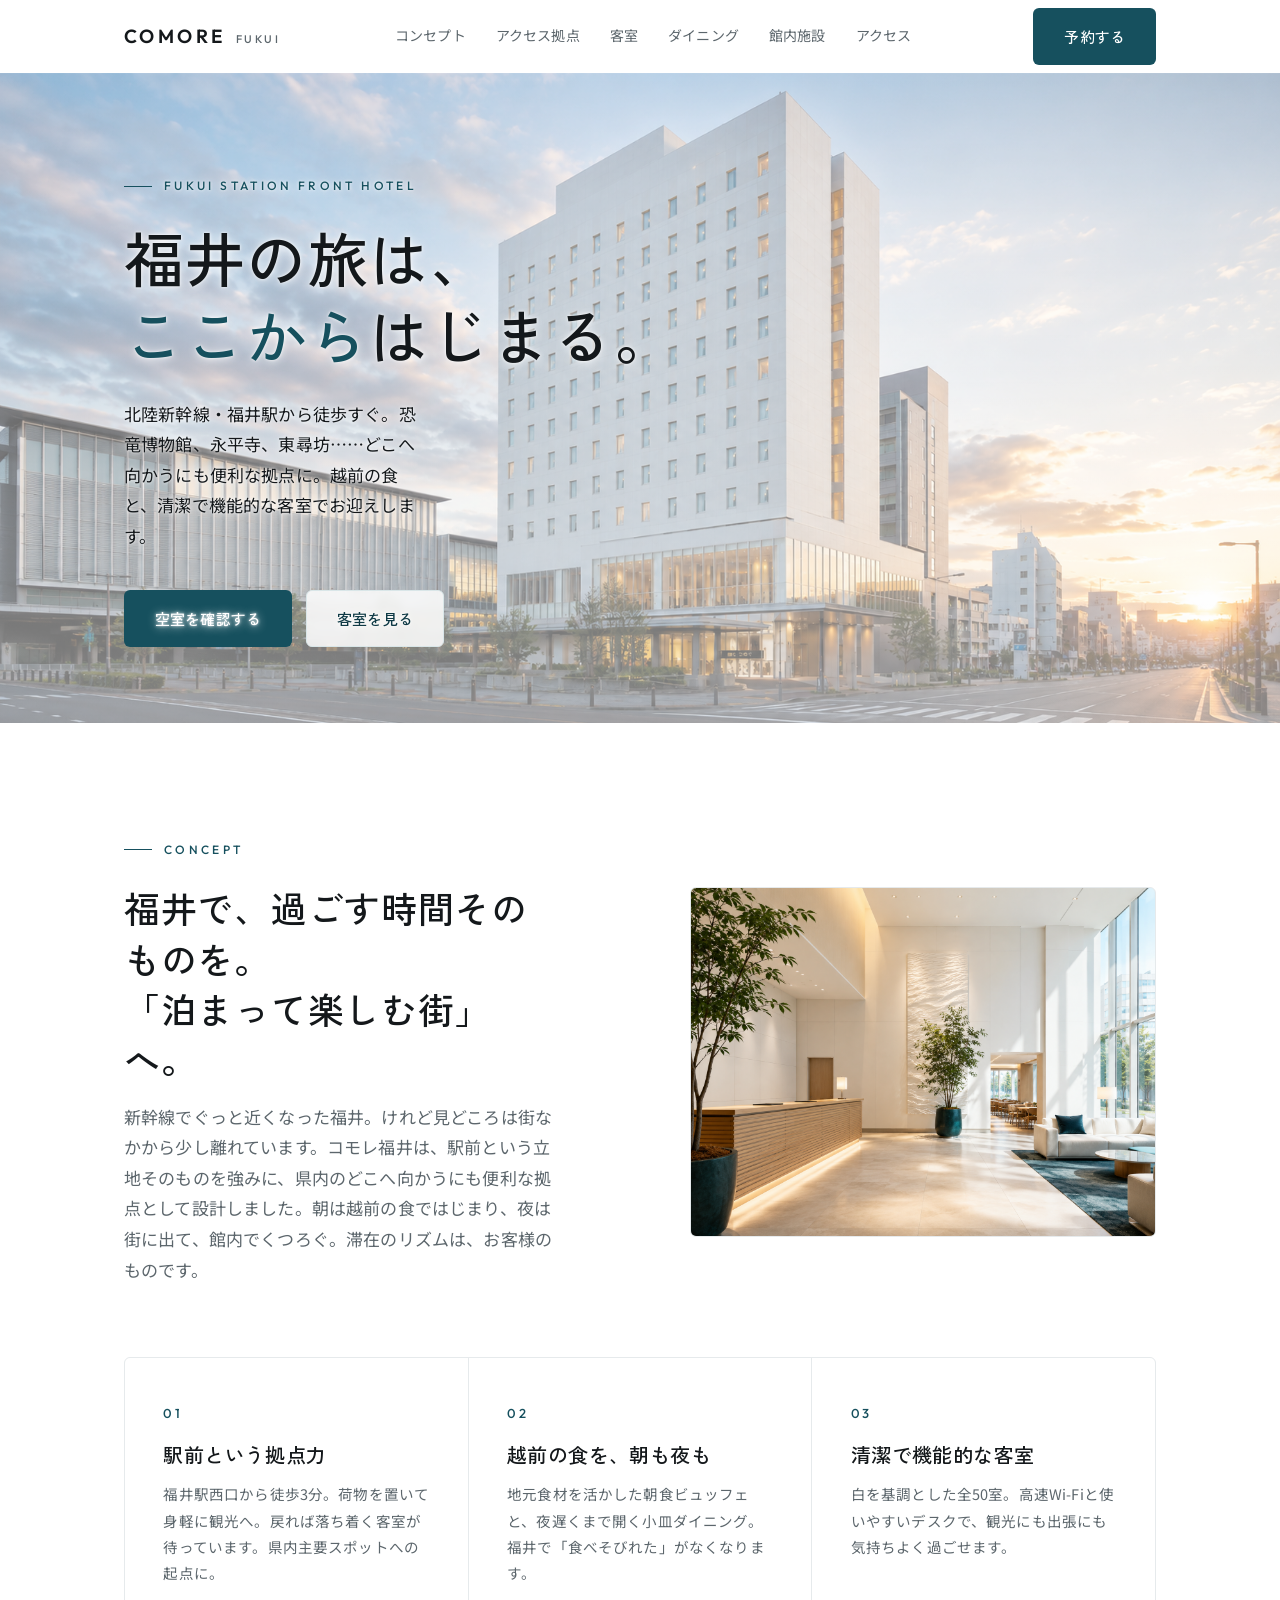
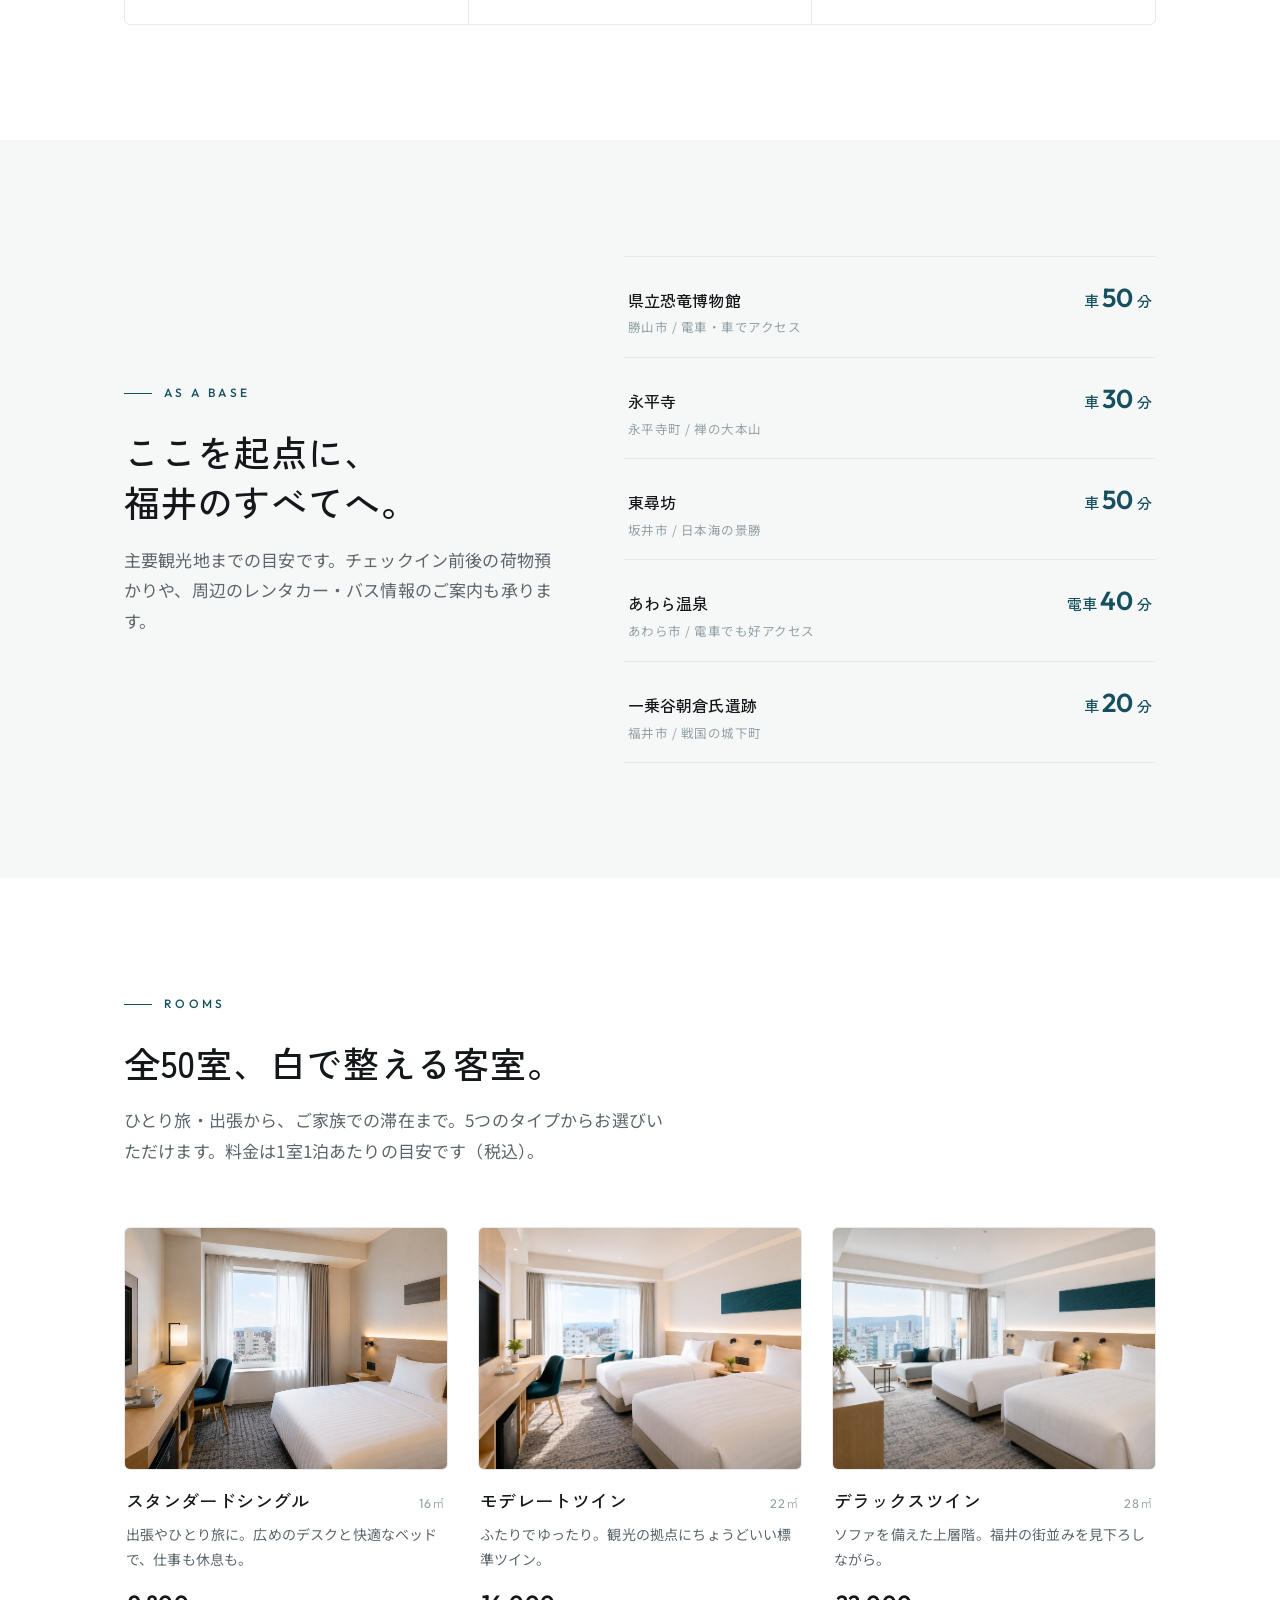
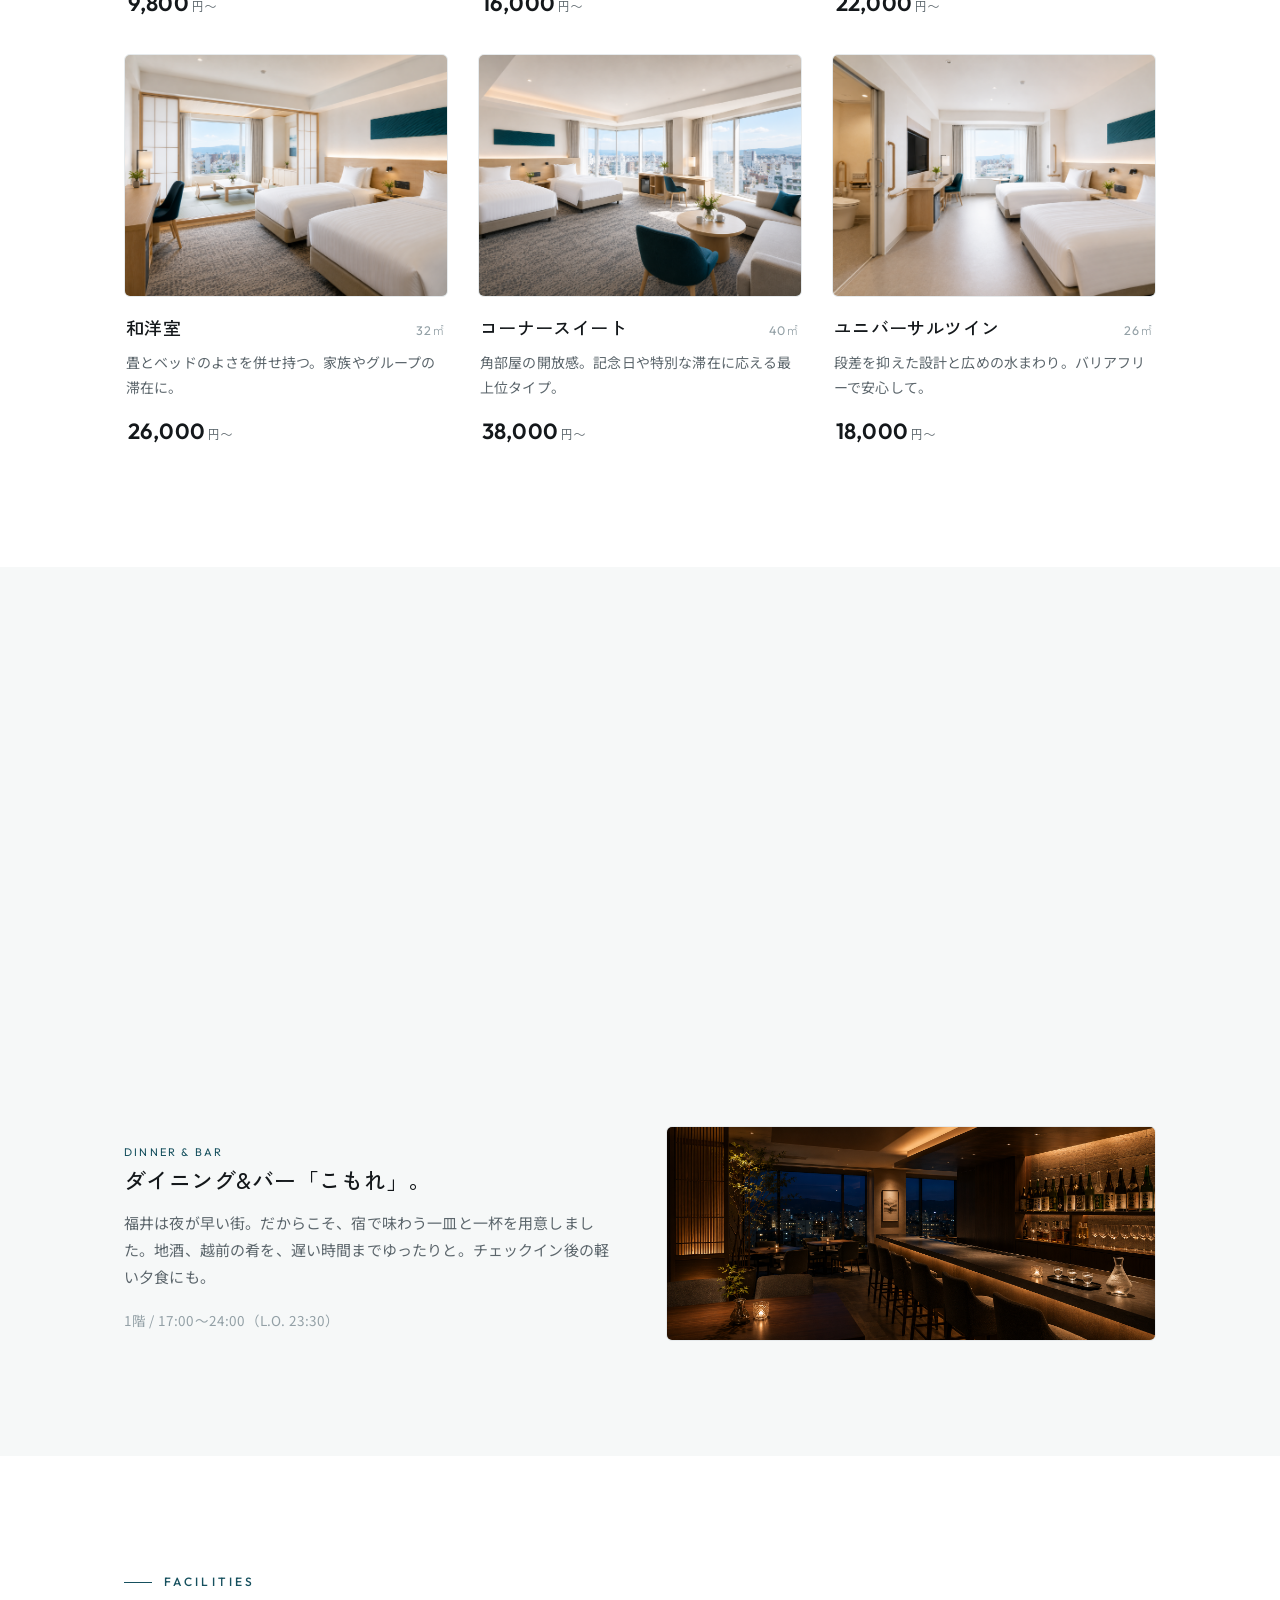
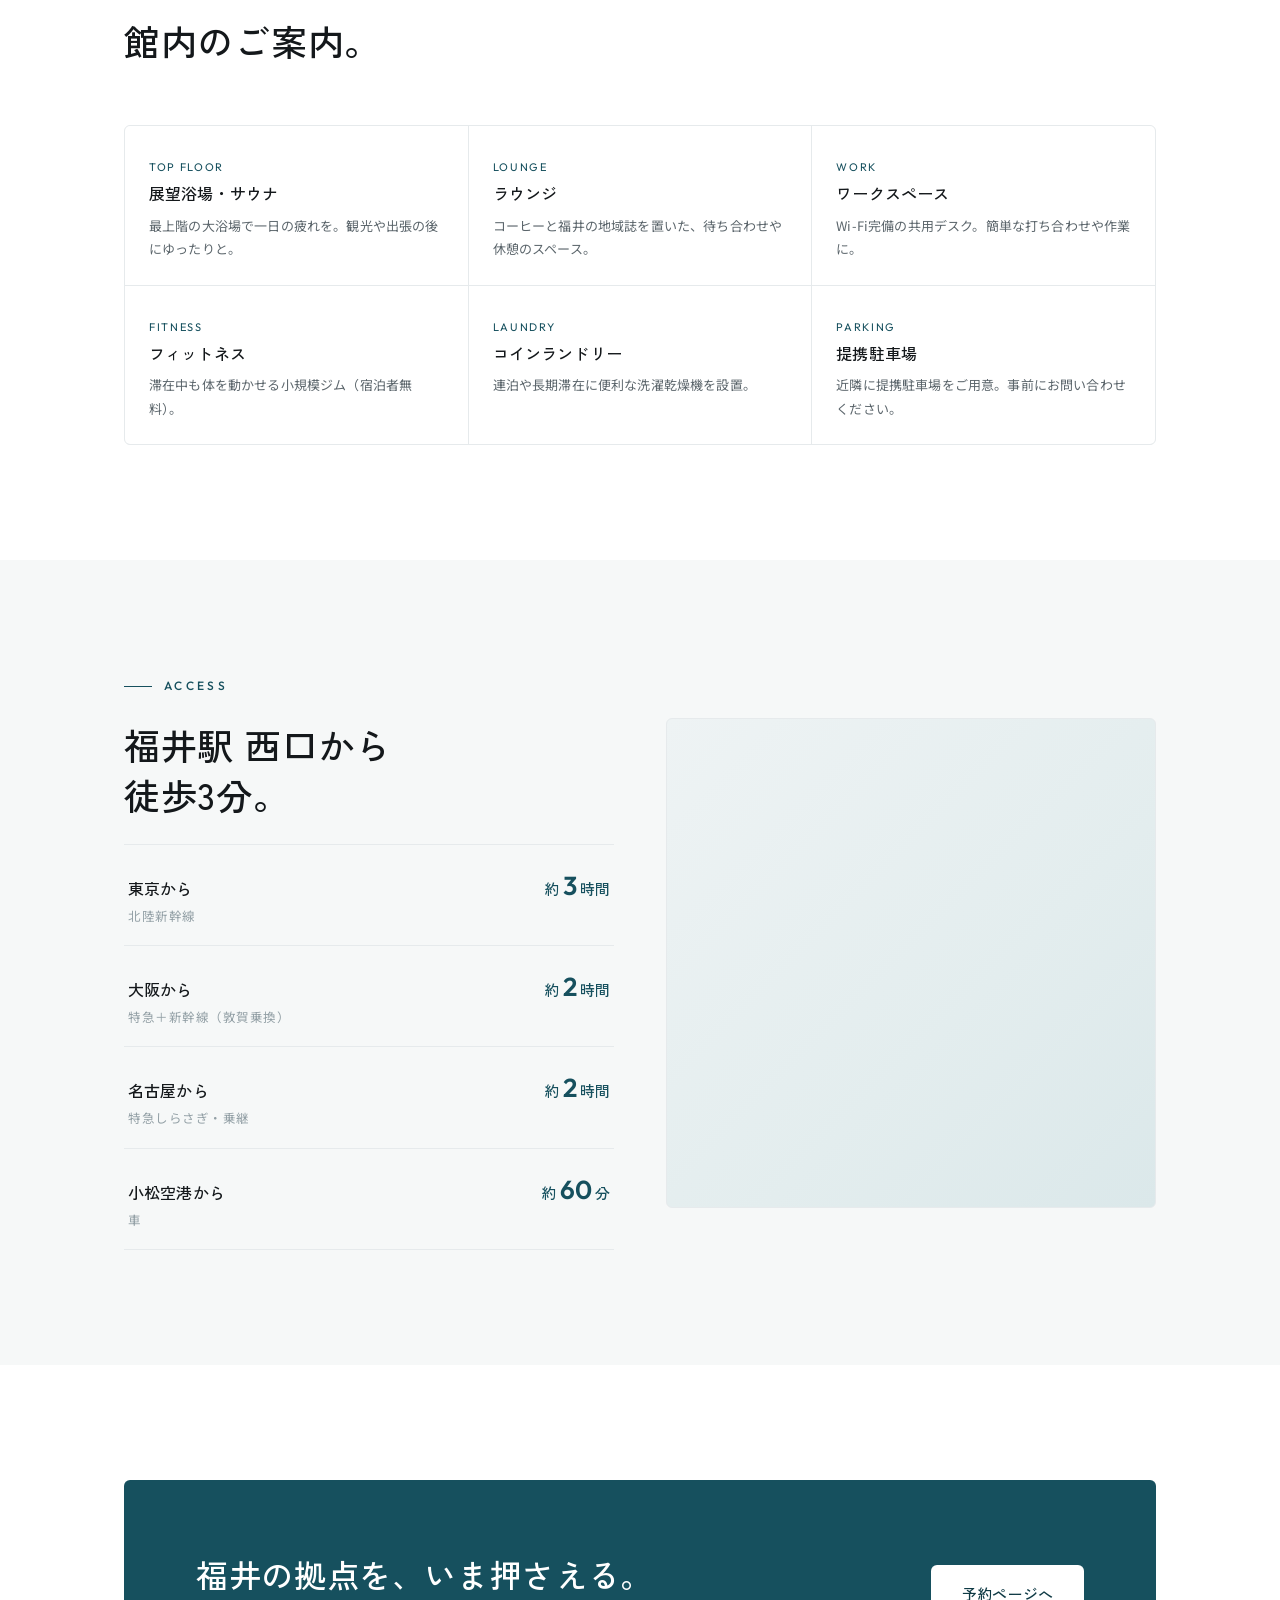
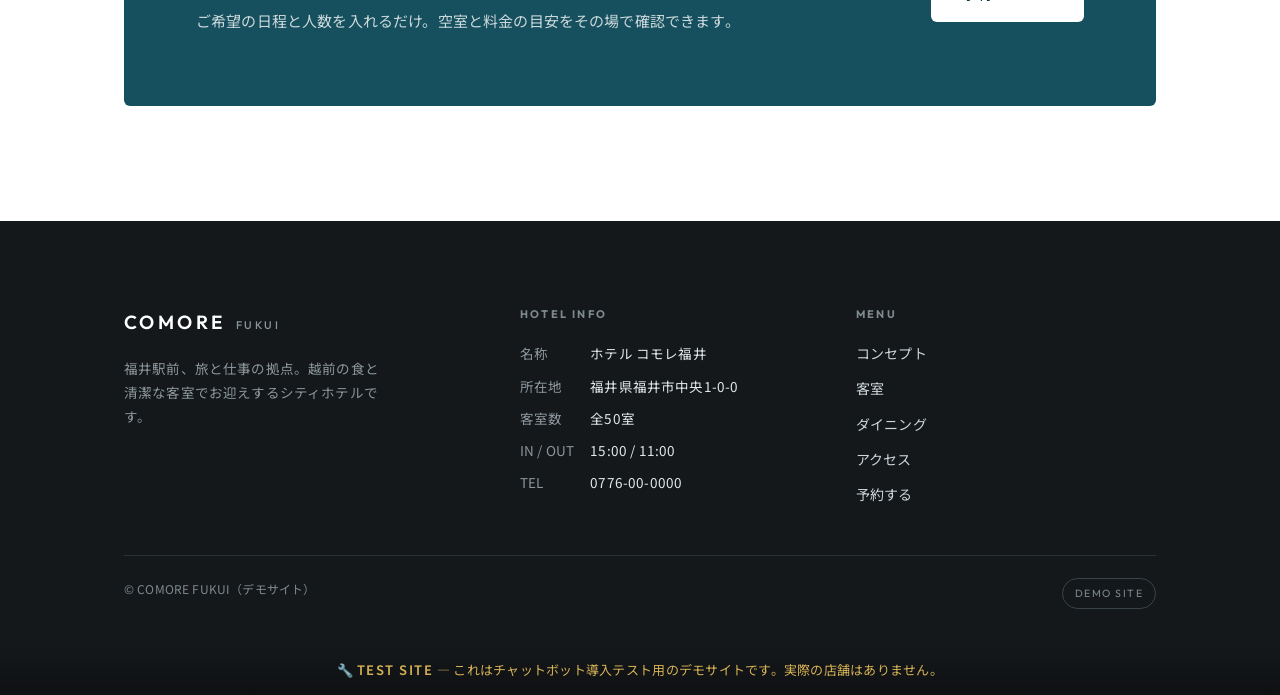
==== commit d99414fe: "Add TEST SITE notice banner at page bottom Co-Authored-By: Claude Opus 4.8 <noreply@anthropic.com>" ====
--- a/index.html
+++ b/index.html
@@ -286,6 +286,8 @@
   </div>
 </footer>
 
+<div class="test-banner">🔧 <b>TEST SITE</b> — これはチャットボット導入テスト用のデモサイトです。実際の店舗はありません。</div>
+
 <script>
   // nav shadow on scroll
   const nav = document.getElementById('nav');
--- a/style.css
+++ b/style.css
@@ -107,7 +107,21 @@
 .hero__jp em{font-style:normal;color:var(--accent)}
 .hero__jp .nowrap{white-space:nowrap}
 .hero__sub{margin-top:26px;color:var(--ink-soft);font-size:clamp(15px,1.7vw,17px);max-width:34ch}
+/* keep hero copy readable over the background photo */
+.hero:not(.resv-hero) .hero__sub{color:var(--ink)}
+.hero:not(.resv-hero) .hero__copy{
+  text-shadow:0 1px 10px rgba(255,255,255,.9),0 0 3px rgba(255,255,255,.95);
+}
 .hero__actions{margin-top:38px;display:flex;gap:14px;flex-wrap:wrap}
+/* keep the ghost button readable over the hero photo */
+.hero__actions .btn--ghost{
+  background:rgba(255,255,255,.85);
+  border-color:var(--accent-soft);
+  color:var(--accent-deep);
+  -webkit-backdrop-filter:blur(4px);
+  backdrop-filter:blur(4px);
+}
+.hero__actions .btn--ghost:hover{background:#fff;border-color:var(--accent);color:var(--accent)}
 .hero__media{position:relative}
 
 /* image placeholders */
@@ -201,6 +215,18 @@
 .foot__bottom{margin-top:48px;padding-top:22px;border-top:1px solid #2a3236;display:flex;justify-content:space-between;gap:16px;flex-wrap:wrap;font-size:12px;color:#7e898e}
 .demo-pill{font-family:var(--num);letter-spacing:.14em;border:1px solid #3a4348;border-radius:100px;padding:5px 12px;font-size:10.5px;text-transform:uppercase}
 
+/* ---------- test-site banner ---------- */
+.test-banner{
+  background:linear-gradient(180deg,#15181b,#0e1012);
+  color:#d4b154;
+  text-align:center;
+  font-size:13px;
+  line-height:1.7;
+  padding:14px 20px;
+  letter-spacing:.02em;
+}
+.test-banner b{font-weight:600;letter-spacing:.12em}
+
 /* ---------- reveal animation ---------- */
 .reveal{opacity:0;transform:translateY(18px);transition:opacity .7s ease,transform .7s ease}
 .reveal.in{opacity:1;transform:none}
